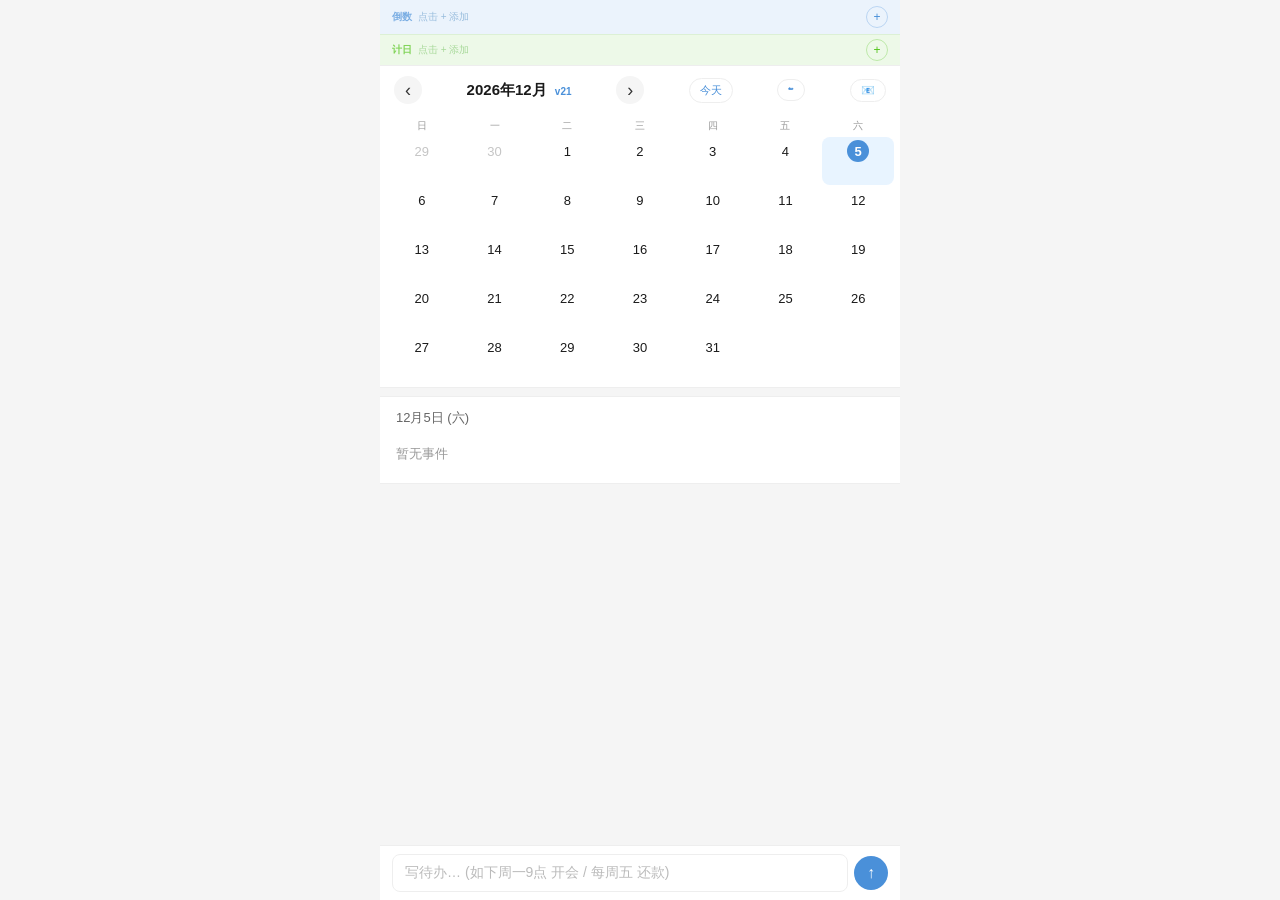
==== 菜花日历.html @ f9f0dc05 "菜花日历 v1.0 - PWA网页版发布" ====
<!DOCTYPE html>
<html lang="zh-CN">
<head>
<meta charset="UTF-8">
<meta name="viewport" content="width=device-width,initial-scale=1,viewport-fit=cover,user-scalable=no">
<meta name="theme-color" content="#4A90D9">
<meta name="apple-mobile-web-app-capable" content="yes">
<meta name="apple-mobile-web-app-status-bar-style" content="default">
<meta name="apple-mobile-web-app-title" content="菜花日历">
<link rel="apple-touch-icon" href="icon-192.png">
<link rel="manifest" href="manifest.json">
<script src="https://alcdn.msauth.net/browser/2.28.3/js/msal-browser.min.js"></script>
<title>菜花日历</title>
<style>
*{margin:0;padding:0;box-sizing:border-box}
body{font-family:-apple-system,BlinkMacSystemFont,"PingFang SC","Microsoft YaHei",sans-serif;background:#f5f5f5;color:#1a1a1a;max-width:520px;margin:0 auto;padding-bottom:72px}
.top-bar{position:sticky;top:0;z-index:50;background:#fff;border-bottom:1px solid #eee}
.countdown-bar{display:flex;align-items:center;padding:6px 12px;gap:6px;background:#EBF3FC;min-height:32px}
.countdown-bar .label{font-size:10px;color:#4A90D9;font-weight:600;flex-shrink:0;opacity:.7}
.cd-scroll{display:flex;gap:6px;overflow-x:auto;flex:1;scrollbar-width:none}
.cd-scroll::-webkit-scrollbar{display:none}
.cd-row{display:flex;flex-wrap:nowrap;gap:6px;max-height:24px;overflow-x:auto;overflow-y:hidden;flex:1}
.cd-row.wrap{flex-wrap:wrap;max-height:56px;overflow-y:auto}
.counter-bar{display:flex;align-items:center;padding:4px 12px;gap:6px;background:#EDF9E8;border-top:1px solid #dcf0d5;min-height:28px}
.counter-bar .label{font-size:10px;color:#52C41A;font-weight:600;flex-shrink:0;opacity:.7}
.ct-scroll{display:flex;gap:6px;overflow-x:auto;flex:1;scrollbar-width:none}
.ct-scroll::-webkit-scrollbar{display:none}
.mtag{display:inline-flex;align-items:center;gap:2px;padding:2px 8px;border-radius:12px;font-size:11px;white-space:nowrap;flex-shrink:0;cursor:default}
.mtag.cd{background:#fff;color:#4A90D9}
.mtag.ct{background:#fff;color:#52C41A}
.mtag .n{font-weight:700;font-size:12px}
.mtag .x{display:none;margin-left:2px;width:11px;height:11px;border-radius:50%;background:rgba(0,0,0,.08);font-size:7px;cursor:pointer}
.mtag:active .x{display:inline-flex;align-items:center;justify-content:center}
.top-add{width:22px;height:22px;border:1px solid rgba(0,0,0,.1);border-radius:50%;background:transparent;font-size:12px;color:#999;cursor:pointer;flex-shrink:0;display:flex;align-items:center;justify-content:center}
.countdown-bar .top-add{border-color:rgba(74,144,217,.3);color:#4A90D9}
.counter-bar .top-add{border-color:rgba(82,196,26,.3);color:#52C41A}
.csec{background:#fff;border-bottom:1px solid #eee}
.cnav{display:flex;align-items:center;justify-content:space-between;padding:10px 14px}
.cnb{width:28px;height:28px;border:none;background:#f5f5f5;border-radius:50%;font-size:18px;cursor:pointer;color:#333}
.cttl{font-size:15px;font-weight:600}
.cttl span{color:#4A90D9;font-size:10px;margin-left:4px}
.ctoday{font-size:11px;padding:4px 10px;border:1px solid #eee;background:#fff;border-radius:14px;cursor:pointer;color:#4A90D9}
.cgrid{display:grid;grid-template-columns:repeat(7,1fr);padding:2px 6px 6px;gap:1px}
.chdr{text-align:center;font-size:10px;color:#999;padding:3px 0}
.ccell{min-height:48px;display:flex;flex-direction:column;align-items:center;padding:3px 1px;cursor:pointer;border-radius:8px;transition:background .15s}
.ccell:active{background:#f0f0f0}
.ccell.dim{opacity:.25;pointer-events:none}
.ccell.sel{background:#e8f4ff}
.cdnum{font-size:13px;font-weight:500;width:22px;height:22px;display:flex;align-items:center;justify-content:center;border-radius:50%}
.ccell.today .cdnum{background:#4A90D9;color:#fff;font-weight:700}
.ccell.sel .cdnum{background:#4A90D9;color:#fff}
.cevts{width:100%;margin-top:1px;overflow:hidden;text-align:center}
.cevt{font-size:8px;line-height:1.2;white-space:nowrap;overflow:hidden;text-overflow:ellipsis;font-weight:500;padding:1px 3px;border-radius:2px;margin:1px 0;cursor:pointer;color:#fff}
.cevt:active{opacity:.7}
.cmore{font-size:7px;color:#bbb;margin-top:1px}
/* 底部事件列表 */
.elist{background:#fff;margin-top:8px;padding:12px 16px;border-top:1px solid #eee;border-bottom:1px solid #eee}
.elist h4{font-size:13px;color:#666;margin-bottom:10px;font-weight:500}
.eitem{display:flex;align-items:center;gap:10px;padding:8px 0;border-bottom:1px solid #f5f5f5}
.eitem:last-child{border-bottom:none}
.eitem .bar{width:3px;height:20px;border-radius:2px}
.eitem .txt{flex:1;font-size:14px}
.eitem .tm{font-size:11px;color:#999}
.eitem .rec{font-size:10px;color:#4A90D9;background:#EBF3FC;padding:1px 6px;border-radius:10px}
/* 输入 */
.ibar{position:fixed;bottom:0;left:50%;transform:translateX(-50%);max-width:520px;width:100%;display:flex;gap:6px;align-items:center;padding:8px 12px calc(8px + env(safe-area-inset-bottom,0));background:rgba(255,255,255,.95);backdrop-filter:blur(12px);border-top:1px solid #eee;z-index:100}
.ibar textarea{flex:1;border:1px solid #eee;border-radius:8px;padding:8px 12px;font-size:14px;font-family:inherit;resize:none;outline:none;max-height:80px;min-height:34px;line-height:1.4}
.ibar textarea:focus{border-color:#4A90D9}
.ibar textarea::placeholder{color:#bbb}
.sbtn{width:34px;height:34px;border:none;border-radius:50%;background:#4A90D9;color:#fff;font-size:16px;cursor:pointer;flex-shrink:0}
/* 弹窗 */
.ovl{display:none;position:fixed;inset:0;background:rgba(0,0,0,.3);z-index:200;align-items:center;justify-content:center;padding:20px}
.ovl.on{display:flex}
.dlg{background:#fff;border-radius:12px;padding:20px;width:100%;max-width:320px}
.dlg h3{font-size:15px;margin-bottom:14px}
.dlg input,.dlg select{width:100%;padding:9px 12px;border:1px solid #eee;border-radius:8px;font-size:14px;font-family:inherit;outline:none;margin-bottom:8px;background:#fff}
.dlg input:focus,.dlg select:focus{border-color:#4A90D9}
.dlg label.switch{display:flex;align-items:center;gap:8px;margin-bottom:8px;font-size:13px;color:#666;cursor:pointer}
.dlg label.switch input[type=checkbox]{width:auto;margin:0;accent-color:#4A90D9}
.dlg .rec-opts{margin-bottom:8px;display:none}
.dlg .rec-opts.on{display:block}
.dlg .rec-opts select{width:100%}
.dlg .rec-opts .day-pick{display:flex;gap:4px;margin-top:8px}
.dlg .rec-opts .day-pick span{flex:1;text-align:center;padding:5px 0;border:1px solid #eee;border-radius:6px;font-size:11px;cursor:pointer}
.dlg .rec-opts .day-pick span.on{background:#4A90D9;color:#fff;border-color:#4A90D9}
.dlg .rec-opts input[type=number]{width:80px;margin-top:8px}
.cpick{display:flex;gap:8px;margin-bottom:8px}
.cpick span{width:28px;height:28px;border-radius:50%;cursor:pointer;border:2px solid transparent;flex-shrink:0}
.cpick span.on{border-color:#333;box-shadow:0 0 0 2px #fff,0 0 0 4px currentColor}
.dlg-btns{display:flex;gap:8px;justify-content:flex-end;margin-top:4px}
.dlg-btns button{padding:7px 18px;border:none;border-radius:8px;font-size:13px;cursor:pointer;font-family:inherit}
.dlg-btns .ok{background:#4A90D9;color:#fff}
.dlg-btns .no{background:#f5f5f5;color:#888}
.dlg-btns .del{background:#ff4d4f;color:#fff}
.toast{position:fixed;bottom:80px;left:50%;transform:translateX(-50%);background:rgba(0,0,0,.8);color:#fff;padding:8px 18px;border-radius:20px;font-size:13px;z-index:300;opacity:0;transition:.3s;pointer-events:none}
.toast.on{opacity:1}
</style>
</head>
<body>

<div class="top-bar">
  <div class="countdown-bar">
    <span class="label">倒数</span>
    <div class="cd-row" id="cdrow"></div>
    <button class="top-add" id="cdadd">+</button>
  </div>
  <div class="counter-bar">
    <span class="label">计日</span>
    <div class="ct-scroll" id="ctrow"></div>
    <button class="top-add" id="ctadd">+</button>
  </div>
</div>

<div class="ovl" id="mo">
  <div class="dlg">
    <h3 id="mhdr">添加倒数日</h3>
    <input type="text" id="mt" placeholder="如：汕头出发">
    <input type="date" id="md">
    <div class="dlg-btns">
      <button class="no" id="mc">取消</button>
      <button class="ok" id="mk">保存</button>
    </div>
  </div>
</div>

<div class="ovl" id="eo">
  <div class="dlg">
    <h3>编辑事件</h3>
    <input type="text" id="et" placeholder="事件名称">
    <input type="date" id="ed">
    <input type="time" id="etm">
    <div class="cpick">
      <span style="background:#4A90D9" data-c="blue"></span>
      <span style="background:#52C41A" data-c="green"></span>
      <span style="background:#FAAD14" data-c="yellow"></span>
      <span style="background:#FF4D4F" data-c="red"></span>
    </div>
    <label class="switch"><input type="checkbox" id="rec-toggle"> 循环</label>
    <div class="rec-opts" id="rec-opts">
      <select id="rec-type">
        <option value="daily">每天</option>
        <option value="weekdays">工作日</option>
        <option value="weekly">每周</option>
        <option value="monthly">每月</option>
      </select>
      <div class="day-pick" id="rec-days" style="display:none">
        <span data-d="1">一</span><span data-d="2">二</span><span data-d="3">三</span><span data-d="4">四</span><span data-d="5">五</span><span data-d="6">六</span><span data-d="0">日</span>
      </div>
      <input type="number" id="rec-mday" placeholder="几号" min="1" max="31" style="display:none">
      <label class="switch" style="margin-top:8px"><input type="checkbox" id="rec-countdown" checked> 显示在倒数日</label>
    </div>
    <div class="dlg-btns">
      <button class="del" id="edel">删除</button>
      <div style="flex:1"></div>
      <button class="no" id="ecancel">取消</button>
      <button class="ok" id="esave">保存</button>
    </div>
  </div>
</div>

<div class="ovl" id="so">
  <div class="dlg">
    <h3>☁ 云端同步</h3>
    <p style="font-size:12px;color:#999;margin-bottom:12px">通过 GitHub Gist 在多设备间同步数据</p>
    <label style="font-size:12px;color:#666">GitHub Token</label>
    <input type="password" id="sgtoken" placeholder="ghp_xxxxxxxxxxxx">
    <label style="font-size:12px;color:#666">Gist ID（首次上传后自动生成）</label>
    <input type="text" id="sgid" placeholder="上传后自动填充">
    <div style="font-size:11px;color:#999;margin:8px 0">
      如何获取？<a href="https://github.com/settings/tokens" target="_blank" style="color:#4A90D9">创建 Token</a>，勾选 <b>gist</b> 权限即可
    </div>
    <div class="dlg-btns">
      <button class="no" id="scancel">取消</button>
      <button class="ok" id="supload">上传到云端</button>
      <button class="ok" id="sdownload">从云端下载</button>
    </div>
  </div>
</div>

<div class="ovl" id="oo">
  <div class="dlg">
    <h3>📧 Outlook 同步</h3>
    <p id="oostatus" style="font-size:12px;color:#999;margin-bottom:12px">未登录</p>
    <div id="ooconfig" style="margin-bottom:12px">
      <label style="font-size:12px;color:#666">Azure 应用 ID（Client ID）</label>
      <input type="text" id="ocid" placeholder="粘贴你的 Client ID">
      <div style="font-size:10px;color:#999;margin-top:4px">
        如何获取？见下方<a href="#" id="ohelp" style="color:#4A90D9">设置教程</a>
      </div>
    </div>
    <div class="dlg-btns">
      <button class="no" id="ocancel">关闭</button>
      <button class="ok" id="ologin">登录 Outlook</button>
      <button class="ok" id="ologout" style="display:none">退出登录</button>
      <button class="ok" id="opull" style="display:none">从 Outlook 拉取</button>
      <button class="ok" id="opush" style="display:none">推送到 Outlook</button>
    </div>
    <div id="ohelpbox" style="display:none;margin-top:12px;background:#f8f8f8;padding:10px;border-radius:8px;font-size:11px;line-height:1.6;max-height:200px;overflow-y:auto">
      <b>Azure 应用注册步骤：</b><br>
      1. 打开 <a href="https://portal.azure.com/#view/Microsoft_AAD_RegisteredApps/ApplicationsListBlade" target="_blank">Azure 应用注册</a><br>
      2. 点「新注册」→ 名称填「菜花日历」<br>
      3. 账户类型选「任何组织目录中的帐户和个人 Microsoft 帐户」<br>
      4. 重定向 URI 选「单页应用(SPA)」→ 填当前网址<br>
      5. 点「注册」→ 复制「应用程序(客户端) ID」<br>
      6. 粘贴到上方输入框即可
    </div>
  </div>
</div>

<div class="csec">
  <div class="cnav">
    <button class="cnb" id="pm">‹</button>
    <div class="cttl" id="ct">2026年6月 <span>v21</span></div>
    <button class="cnb" id="nm">›</button>
    <button class="ctoday" id="td">今天</button>
    <button class="ctoday" id="syncbtn" title="云端同步">☁</button>
    <button class="ctoday" id="outlookbtn" title="Outlook同步">📧</button>
  </div>
  <div class="cgrid" id="cg"></div>
</div>

<!-- 选中日期的事件列表 -->
<div class="elist" id="el">
  <h4 id="elt">点击日期查看事件</h4>
  <div id="elc"></div>
</div>

<div class="ibar">
  <textarea id="ci" placeholder="写待办… (如下周一9点 开会 / 每周五 还款)" rows="1"></textarea>
  <button class="sbtn" id="sb">↑</button>
</div>

<div class="toast" id="to"></div>

<script>
// ====== 颜色 ======
var COLORS={blue:'#4A90D9',green:'#52C41A',yellow:'#FAAD14',red:'#FF4D4F','default':'#8C8C8C'};

// ====== Parser ======
(function(){var D=['日','一','二','三','四','五','六'],N={'一':1,'二':2,'三':3,'四':4,'五':5,'六':6,'日':0,'天':0,'七':7};
function now(){var d=new Date();d.setHours(0,0,0,0);return d}
function clone(d){return new Date(d.getTime())}
function getThisWeekday(c){var t=N[c],d=clone(now()),cd=d.getDay(),diff=t-cd;if(diff<0)diff+=7;d.setDate(d.getDate()+diff);return d}
function getNextWeekday(c,w){var t=N[c],d=clone(now()),cd=d.getDay(),diff=t-cd;if(diff<=0)diff+=7;diff+=(w-1)*7;d.setDate(d.getDate()+diff);return d}

window.Parser={
 parseLine:function(line){
  line=line.trim();if(!line)return null;
  line=line.replace(/^\d+[、，,.。\s]+/,'').trim();if(!line)return null;
  var r={title:line,date:null,time:null,recurring:null,color:'default',needsClarify:false};
  // recurring patterns first
  var pats=[{re:/每天/,fn:function(){return{t:'daily'}}},{re:/(每个)?工作日/,fn:function(){return{t:'weekdays'}}},{re:/每周([一二三四五六日天])/,fn:function(m){return{t:'weekly',d:N[m[1]]}}},{re:/每月(\d{1,2})[日号]/,fn:function(m){return{t:'monthly',d:parseInt(m[1])}}},{re:/每个月(\d{1,2})[日号]/,fn:function(m){return{t:'monthly',d:parseInt(m[1])}}},{re:/每个月的(\d{1,2})[日号]/,fn:function(m){return{t:'monthly',d:parseInt(m[1])}}},{re:/每月的(\d{1,2})[日号]/,fn:function(m){return{t:'monthly',d:parseInt(m[1])}}}];
  for(var i=0;i<pats.length;i++){var m=line.match(pats[i].re);if(m){r.recurring=pats[i].fn(m);r.recurring.matched=m[0];r.title=r.title.replace(m[0],'').trim();break}}
  // time
  var tps=[{re:/上午(\d{1,2})点(半|(\d{1,2})分?)?/,fn:function(m){return pad(parseInt(m[1]),m[2]==='半'?30:(m[3]?parseInt(m[3]):0))}},{re:/下午(\d{1,2})点(半|(\d{1,2})分?)?/,fn:function(m){return pad(parseInt(m[1])+12,m[2]==='半'?30:(m[3]?parseInt(m[3]):0))}},{re:/晚上(\d{1,2})点(半|(\d{1,2})分?)?/,fn:function(m){return pad(parseInt(m[1])+12,m[2]==='半'?30:(m[3]?parseInt(m[3]):0))}},{re:/(\d{1,2}):(\d{2})/,fn:function(m){return m[1].padStart(2,'0')+':'+m[2]}},{re:/全天/,fn:function(){return'all_day'}}];
  for(var i=0;i<tps.length;i++){var m=r.title.match(tps[i].re);if(m){r.time=tps[i].fn(m);r.title=r.title.replace(m[0],'').trim();break}}
  // date (absolute/relative)
  var dps=[{re:/^周([一二三四五六])周([一二三四五六日天])/,fn:function(m){return getThisWeekday(m[1])}},{re:/^周([一二三四五六])[日天](?!\S)/,fn:function(m){return getThisWeekday(m[1])}},{re:/^今天/,fn:function(){return clone(now())}},{re:/^明天/,fn:function(){var d=clone(now());d.setDate(d.getDate()+1);return d}},{re:/^后天/,fn:function(){var d=clone(now());d.setDate(d.getDate()+2);return d}},{re:/^大后天/,fn:function(){var d=clone(now());d.setDate(d.getDate()+3);return d}},{re:/^下周([一二三四五六日天])/,fn:function(m){return getNextWeekday(m[1],1)}},{re:/^下下周([一二三四五六日天])/,fn:function(m){return getNextWeekday(m[1],2)}},{re:/^这周([一二三四五六日天])/,fn:function(m){return getThisWeekday(m[1])}},{re:/^周([一二三四五六日天])/,fn:function(m){return getThisWeekday(m[1])}},{re:/^下周(?!\S)/,fn:function(){return getNextWeekday('一',1)}},{re:/^周末/,fn:function(){return getThisWeekday('六')}}];
  var found=false;
  for(var i=0;i<dps.length;i++){var m=r.title.match(dps[i].re);if(m){r.date=dps[i].fn(m);r.title=r.title.replace(m[0],'').trim();found=true;break}}
  if(!found){var am=r.title.match(/^(\d{1,2})月(\d{1,2})[日号]/);if(am){var mo=parseInt(am[1]),dy=parseInt(am[2]);if(mo>=1&&mo<=12&&dy>=1&&dy<=31){var d=new Date(now().getFullYear(),mo-1,dy);if(d<now())d.setFullYear(d.getFullYear()+1);r.date=d;r.title=r.title.replace(am[0],'').trim();found=true}}}
  if(!found){var dm=r.title.match(/^(\d{1,2})[日号](?![-.\d])/);if(dm){var dy=parseInt(dm[1]);if(dy>=1&&dy<=31){var d=new Date(now().getFullYear(),now().getMonth(),dy);if(d<now())d.setMonth(d.getMonth()+1);r.date=d;r.title=r.title.replace(dm[0],'').trim();found=true}}}
  // If has recurring but no date found, set date to next occurrence of that weekday (today or next)
  if(r.recurring&&!r.date&&r.recurring.t==='weekly'){r.date=getNextWeekday(D[r.recurring.d],0)} // 0 = this week or next
  if(!found&&!r.recurring){r.needsClarify=true}
  r.title=r.title.replace(/^[,，、。.\s]+/,'').replace(/[,，、。.\s]+$/,'').replace(/^[【\[].*?[】\]]/,'').trim();
  if(!r.title)r.title='(无标题)';
  var lo=r.title;
  if(/红/.test(lo)){r.color='red';r.title=r.title.replace(/红/g,'').trim()}
  else if(/黄/.test(lo)){r.color='yellow';r.title=r.title.replace(/黄/g,'').trim()}
  else if(/绿/.test(lo)){r.color='green';r.title=r.title.replace(/绿/g,'').trim()}
  else if(/蓝/.test(lo)){r.color='blue';r.title=r.title.replace(/蓝/g,'').trim()}
  if(!r.title||r.title.length<2)r.title='(无标题)';
  return r},
 parse:function(text){var self=this;var rv=text.split(/[\n\r]+/).filter(function(l){return l.trim()}).reduce(function(acc,l){var parts=l.trim().split(/[\s,，、]+(?=\d+[、，,.。\s]?\S)/);return acc.concat(parts)},[]).map(function(l){return self.parseLine(l)}).filter(Boolean);var flat=[];rv.forEach(function(r){if(r.date&&/[，、,]/.test(r.title)){r.title.split(/[，、,]/).filter(function(s){return s.trim().length>=2}).forEach(function(s){flat.push({title:s.trim(),date:r.date,time:r.time,recurring:r.recurring,color:r.color,showInCountdown:r.showInCountdown})})}else{flat.push(r)}});return flat},
 formatDate:function(date){if(!date)return'';return date.getFullYear()+'/'+(date.getMonth()+1)+'/'+date.getDate()+' 周'+D[date.getDay()]},
 recLabel:function(r){if(!r)return'';var m={daily:'每天',weekdays:'工作日'};if(m[r.t])return m[r.t];if(r.t==='weekly')return'每周'+D[r.d];if(r.t==='monthly')return'每月'+r.d+'号';return''}
};
function pad(h,m){if(h===12)h=12;if(h>24)h-=12;return String(h).padStart(2,'0')+':'+String(m).padStart(2,'0')}
})();

// ====== Storage ======
window.Storage=(function(){
function fmt(d){return d.getFullYear()+'-'+String(d.getMonth()+1).padStart(2,'0')+'-'+String(d.getDate()).padStart(2,'0')}
function get(k,d){try{return JSON.parse(localStorage.getItem(k)||d)}catch(e){return JSON.parse(d)}}
function set(k,v){localStorage.setItem(k,JSON.stringify(v))}
function matchRec(ev,date){if(ev.date){var d=new Date(ev.date+'T00:00:00');if(isNaN(d.getTime()))return false;if(date<d)return false}var r=ev.recurring;switch(r.t){case'daily':return true;case'weekdays':return date.getDay()>=1&&date.getDay()<=5;case'weekly':return date.getDay()===r.d;case'monthly':return date.getDate()===r.d}return false}
function getEvs(){return get('cal_evts','[]')}
function saveEvs(v){set('cal_evts',v)}
return{
 matchRec:matchRec,
 getEvents:getEvs,
 getEventById:function(id){return getEvs().find(function(e){return e.id===id})||null},
 getEventsByDate:function(ds){var evs=getEvs(),res=[];var d=new Date(ds+'T00:00:00');for(var i=0;i<evs.length;i++){var ev=evs[i];if(ev.recurring){if(matchRec(ev,d))res.push(ev)}else if(ev.date===ds){res.push(ev)}}return res},
 addEvents:function(list){var evs=getEvs();list.forEach(function(e){e.id=Date.now().toString(36)+Math.random().toString(36).slice(2,6);e.createdAt=new Date().toISOString();evs.push(e)});saveEvs(evs);return list},
 updateEvent:function(id,upd){var evs=getEvs(),idx=evs.findIndex(function(e){return e.id===id});if(idx>=0){Object.keys(upd).forEach(function(k){evs[idx][k]=upd[k]});evs[idx].updatedAt=new Date().toISOString();saveEvs(evs);return evs[idx]}return null},
 deleteEvent:function(id){saveEvs(getEvs().filter(function(e){return e.id!==id}))},
 getMonthEventDates:function(yy,mm){var evs=getEvs(),map={},f=new Date(yy,mm,1),l=new Date(yy,mm+1,0);
  for(var i=0;i<evs.length;i++){var ev=evs[i];
   if(ev.recurring){for(var d=new Date(f.getTime());d<=l;d.setDate(d.getDate()+1)){if(matchRec(ev,new Date(d.getTime()))){var k=fmt(d);if(!map[k])map[k]=[];map[k].push({id:ev.id,title:ev.title,color:ev.color,time:ev.time,recurring:ev.recurring})}}}
   else if(ev.date){var p=ev.date.split('-'),y=parseInt(p[0]),m2=parseInt(p[1]);if(y===yy&&m2-1===mm){if(!map[ev.date])map[ev.date]=[];map[ev.date].push({id:ev.id,title:ev.title,color:ev.color,time:ev.time,recurring:ev.recurring})}}}
  return map},
 formatDateStr:fmt,
 getMilestones:function(){return get('cal_ms','[]')},
 addMilestone:function(ms){var list=get('cal_ms','[]');ms.id='ms'+Date.now().toString(36);list.push(ms);set('cal_ms',list)},
 deleteMilestone:function(id){set('cal_ms',get('cal_ms','[]').filter(function(m){return m.id!==id}))},
 exportAll:function(){return{events:getEvs(),milestones:get('cal_ms','[]')}},
 importAll:function(d){if(d.events)saveEvs(d.events);if(d.milestones)set('cal_ms',d.milestones)}
}})();

// ====== App ======
(function(){
var yy,mm,selDate=null;
function E(s){return document.querySelector(s)}
function H(s){var d=document.createElement('div');d.textContent=s;return d.innerHTML}
var curMsType='countdown';

// ====== Outlook Sync ======
var msalApp=null,outlookLoggedIn=false,msalAccount=null;
var OUTLOOK_SCOPES=['Calendars.ReadWrite'];

function initMSAL(){
 var cid=E('#ocid').value.trim();
 if(!cid){toast('请填写 Client ID');return}
 localStorage.setItem('cal_msal_cid',cid);
 msalApp=new msal.PublicClientApplication({
  auth:{clientId:cid,authority:'https://login.microsoftonline.com/common',redirectUri:window.location.origin},
  cache:{cacheLocation:'localStorage',storeAuthStateInCookie:false}
 });
 return msalApp;
}

function showOutlook(){
 E('#oo').classList.add('on');
 E('#ohelpbox').style.display='none';
 var cid=localStorage.getItem('cal_msal_cid')||'';
 E('#ocid').value=cid;
 updateOutlookUI();
}

function hideOutlook(){E('#oo').classList.remove('on')}

function updateOutlookUI(){
 var logged=outlookLoggedIn;
 E('#ooconfig').style.display=logged?'none':'block';
 E('#ologin').style.display=logged?'none':'inline-block';
 E('#ologout').style.display=logged?'inline-block':'none';
 E('#opull').style.display=logged?'inline-block':'none';
 E('#opush').style.display=logged?'inline-block':'none';
 if(logged){
  var name=msalAccount?(msalAccount.name||msalAccount.username):'Outlook';
  E('#oostatus').textContent='已登录: '+name;
  E('#oostatus').style.color='#52C41A';
 }else{
  E('#oostatus').textContent='未登录';
  E('#oostatus').style.color='#999';
 }
}

function outlookLogin(){
 if(!msalApp){msalApp=initMSAL();if(!msalApp)return}
 msalApp.loginPopup({scopes:OUTLOOK_SCOPES})
 .then(function(resp){
  msalAccount=resp.account;outlookLoggedIn=true;
  msalApp.setActiveAccount(msalAccount);
  updateOutlookUI();toast('已登录 Outlook');
 }).catch(function(e){
  if(e.errorCode!=='user_cancelled')toast('登录失败: '+(e.errorMessage||e.message));
 });
}

function outlookLogout(){
 if(!msalApp)return;
 msalApp.logoutPopup().then(function(){
  outlookLoggedIn=false;msalAccount=null;updateOutlookUI();toast('已退出');
 }).catch(function(){});
}

function graphCall(endpoint,method,body){
 if(!msalApp||!msalAccount)return Promise.reject(new Error('未登录'));
 var req={scopes:OUTLOOK_SCOPES,account:msalAccount};
 return msalApp.acquireTokenSilent(req).then(function(resp){
  var opts={method:method||'GET',headers:{Authorization:'Bearer '+resp.accessToken}};
  if(body){opts.headers['Content-Type']='application/json';opts.body=JSON.stringify(body)}
  return fetch('https://graph.microsoft.com/v1.0'+endpoint,opts).then(function(r){
   if(!r.ok)throw new Error('HTTP '+r.status);
   return r.json();
  });
 });
}

function outlookPull(){
 if(!outlookLoggedIn){toast('请先登录');return}
 toast('正在从 Outlook 拉取...');
 var now=new Date().toISOString();
 graphCall('/me/calendar/events?$top=200&$orderby=start/dateTime&$filter=start/dateTime ge \''+now+'\'')
 .then(function(data){
  var evts=[];
  (data.value||[]).forEach(function(oe){
   var start=oe.start||{},title=oe.subject||'';
   var d=null;
   if(start.dateTime){
    var dt=new Date(start.dateTime);
    d=dt.getFullYear()+'-'+String(dt.getMonth()+1).padStart(2,'0')+'-'+String(dt.getDate()).padStart(2,'0');
   }
   if(!d)return;
   var tm=null;
   if(start.dateTime&&!oe.isAllDay){
    var dt2=new Date(start.dateTime);
    tm=String(dt2.getHours()).padStart(2,'0')+':'+String(dt2.getMinutes()).padStart(2,'0');
   }
   var rec=null;
   if(oe.recurrence){
    var p=oe.recurrence.pattern||{};
    if(p.type==='daily')rec={t:'daily'};
    else if(p.type==='weekly'&&p.daysOfWeek&&p.daysOfWeek.length===1){
     var wmap={'monday':1,'tuesday':2,'wednesday':3,'thursday':4,'friday':5,'saturday':6,'sunday':0};
     var wd=wmap[p.daysOfWeek[0]];if(wd!==undefined)rec={t:'weekly',d:wd};
    }else if(p.type==='absoluteMonthly'&&p.dayOfMonth)rec={t:'monthly',d:p.dayOfMonth};
   }
   evts.push({id:'ol_'+oe.id,title:title,date:d,time:tm,recurring:rec,color:'default',showInCountdown:true});
  });
  if(!evts.length){toast('Outlook 中没有事件');return}
  var existing=Storage.getEvents();
  var merged=existing.filter(function(e){return !e.id||!e.id.startsWith('ol_')});
  merged=merged.concat(evts);
  localStorage.setItem('cal_evts',JSON.stringify(merged));
  renderAll();toast('从 Outlook 拉取了 '+evts.length+' 个事件');
 }).catch(function(e){toast('拉取失败: '+e.message)});
}

function outlookPush(){
 if(!outlookLoggedIn){toast('请先登录');return}
 toast('正在推送到 Outlook...');
 var evts=Storage.getEvents().filter(function(e){return !e.id||!e.id.startsWith('ol_')});
 var todo=evts.length,ok=0,err=0;
 if(!todo){toast('没有可推送的事件');return}
 evts.forEach(function(ev){
  var body={subject:ev.title};
  var ds=ev.date+'T'+(ev.time||'00:00')+':00';
  var de=ev.date+'T'+(ev.time||'23:59')+':59';
  body.start={dateTime:ds,timeZone:'Asia/Shanghai'};
  body.end={dateTime:de,timeZone:'Asia/Shanghai'};
  if(!ev.time)body.isAllDay=true;
  if(ev.recurring){
   var r={range:{type:'noEnd',startDate:ev.date},pattern:{}};
   if(ev.recurring.t==='daily')r.pattern={type:'daily',interval:1};
   else if(ev.recurring.t==='weekly'){
    var dmap={0:'sunday',1:'monday',2:'tuesday',3:'wednesday',4:'thursday',5:'friday',6:'saturday'};
    r.pattern={type:'weekly',interval:1,daysOfWeek:[dmap[ev.recurring.d]]};
   }else if(ev.recurring.t==='monthly')r.pattern={type:'absoluteMonthly',interval:1,dayOfMonth:ev.recurring.d};
   body.recurrence=r;
  }
  graphCall('/me/calendar/events','POST',body)
  .then(function(){ok++;if(ok+err>=todo)finalizePush()})
  .catch(function(){err++;if(ok+err>=todo)finalizePush()});
 });
 function finalizePush(){toast('推送完成: '+ok+' 成功, '+err+' 失败')}
}

function outlookCheckSilent(){
 var cid=localStorage.getItem('cal_msal_cid');
 if(!cid)return;
 msalApp=new msal.PublicClientApplication({
  auth:{clientId:cid,authority:'https://login.microsoftonline.com/common',redirectUri:window.location.origin},
  cache:{cacheLocation:'localStorage',storeAuthStateInCookie:false}
 });
 var accts=msalApp.getAllAccounts();
 if(accts&&accts.length>0){
  msalAccount=accts[0];outlookLoggedIn=true;msalApp.setActiveAccount(msalAccount);
 }
}

// ====== GitHub Gist Sync ======
function showSync(){E('#so').classList.add('on')}
function hideSync(){E('#so').classList.remove('on')}
function uploadToGist(){
 var token=E('#sgtoken').value.trim(),gid=E('#sgid').value.trim();
 if(!token){toast('请填写 GitHub Token');return}
 localStorage.setItem('cal_gist_token',token);
 var data={events:localStorage.getItem('cal_evts')||'[]',milestones:localStorage.getItem('cal_ms')||'[]'};
 var body={description:'菜花日历数据',public:false,files:{'calendar-data.json':{content:JSON.stringify(data)}}};
 var method='POST',url='https://api.github.com/gists';
 if(gid){method='PATCH';url='https://api.github.com/gists/'+gid}
 fetch(url,{method:method,headers:{Authorization:'token '+token,'Content-Type':'application/json'},body:JSON.stringify(body)})
 .then(function(r){if(!r.ok)throw new Error('HTTP '+r.status);return r.json()})
 .then(function(r){
  if(!gid){E('#sgid').value=r.id;localStorage.setItem('cal_gist_id',r.id)}
  toast('已上传到云端');
 }).catch(function(e){toast('上传失败: '+e.message)});
}
function downloadFromGist(){
 var token=E('#sgtoken').value.trim(),gid=E('#sgid').value.trim();
 if(!token||!gid){toast('请填写 Token 和 Gist ID');return}
 localStorage.setItem('cal_gist_token',token);localStorage.setItem('cal_gist_id',gid);
 fetch('https://api.github.com/gists/'+gid,{headers:{Authorization:'token '+token}})
 .then(function(r){if(!r.ok)throw new Error('HTTP '+r.status);return r.json()})
 .then(function(r){
  var f=r.files['calendar-data.json'];
  if(!f||!f.content){toast('Gist 中没有数据');return}
  var data=JSON.parse(f.content);
  if(data.events){localStorage.setItem('cal_evts',data.events)}
  if(data.milestones){localStorage.setItem('cal_ms',data.milestones)}
  toast('已从云端下载');renderAll();
 }).catch(function(e){toast('下载失败: '+e.message)});
}

function init(){
 var n=new Date();yy=n.getFullYear();mm=n.getMonth();selDate=Storage.formatDateStr(n);
 outlookCheckSilent();updateOutlookUI();
 bindEvents();renderAll();
}

function bindEvents(){
 E('#pm').addEventListener('click',function(){chMonth(-1)});
 E('#nm').addEventListener('click',function(){chMonth(1)});
 E('#td').addEventListener('click',goToday);
 E('#sb').addEventListener('click',handleSend);
 E('#ci').addEventListener('keydown',function(e){if(e.key==='Enter'&&!e.shiftKey){e.preventDefault();handleSend()}});
 E('#ci').addEventListener('input',autoResize);
 E('#cdadd').addEventListener('click',function(){showMilestone('countdown')});
 E('#ctadd').addEventListener('click',function(){showMilestone('counter')});
 E('#mc').addEventListener('click',hideMilestone);
 E('#mk').addEventListener('click',saveMilestone);
 E('#mo').addEventListener('click',function(e){if(e.target===E('#mo'))hideMilestone()});
 E('#ecancel').addEventListener('click',hideEditEvent);
 E('#esave').addEventListener('click',saveEditEvent);
 E('#edel').addEventListener('click',deleteEditEvent);
 E('#eo').addEventListener('click',function(e){if(e.target===E('#eo'))hideEditEvent()});
 E('#rec-toggle').addEventListener('change',function(){E('#rec-opts').classList.toggle('on',this.checked);updateRecFields()});
 E('#rec-type').addEventListener('change',updateRecFields);
 E('#eo').querySelector('.cpick').addEventListener('click',function(e){var s=e.target.closest('span');if(!s)return;E('#eo').querySelectorAll('.cpick span').forEach(function(x){x.classList.remove('on')});s.classList.add('on')});
 // Sync
 E('#syncbtn').addEventListener('click',showSync);
 E('#scancel').addEventListener('click',hideSync);
 E('#so').addEventListener('click',function(e){if(e.target===E('#so'))hideSync()});
 E('#supload').addEventListener('click',uploadToGist);
 E('#sdownload').addEventListener('click',downloadFromGist);
 E('#sgtoken').value=localStorage.getItem('cal_gist_token')||'';
 E('#sgid').value=localStorage.getItem('cal_gist_id')||'';
 // Outlook
 E('#outlookbtn').addEventListener('click',showOutlook);
 E('#ocancel').addEventListener('click',hideOutlook);
 E('#oo').addEventListener('click',function(e){if(e.target===E('#oo'))hideOutlook()});
 E('#ologin').addEventListener('click',outlookLogin);
 E('#ologout').addEventListener('click',outlookLogout);
 E('#opull').addEventListener('click',outlookPull);
 E('#opush').addEventListener('click',outlookPush);
 E('#ohelp').addEventListener('click',function(e){e.preventDefault();E('#ohelpbox').style.display=E('#ohelpbox').style.display==='none'?'block':'none'});
 // Calendar click - select date
 E('#cg').addEventListener('click',function(e){
  var cell=e.target.closest('.ccell');
  if(cell&&cell.dataset.date){selectDate(cell.dataset.date)}
  var evt=e.target.closest('.cevt');
  if(evt&&evt.dataset.id){showEditEvent(evt.dataset.id)}
 });
 E('#cdrow').addEventListener('click',function(e){var b=e.target.closest('.x');if(b){Storage.deleteMilestone(b.dataset.id);renderMilestones()}});
 E('#ctrow').addEventListener('click',function(e){var b=e.target.closest('.x');if(b){Storage.deleteMilestone(b.dataset.id);renderMilestones()}});
 E('#rec-days').addEventListener('click',function(e){var s=e.target.closest('span');if(!s)return;E('#rec-days').querySelectorAll('span').forEach(function(x){x.classList.remove('on')});s.classList.add('on')});
}

function updateRecFields(){
 var t=E('#rec-type').value;
 E('#rec-days').style.display=(t==='weekly')?'flex':'none';
 E('#rec-mday').style.display=(t==='monthly')?'block':'none';
}

function renderAll(){renderMilestones();renderCalendar();renderEventList()}

function selectDate(ds){
 selDate=ds;
 renderCalendar(); // update selection highlight
 renderEventList();
}

function renderCalendar(){
 var g=E('#cg'),t=E('#ct'),dm=Storage.getMonthEventDates(yy,mm),td=Storage.formatDateStr(new Date());
 t.innerHTML=yy+'年'+(mm+1)+'月 <span>v21</span>';
 var fd=new Date(yy,mm,1).getDay(),dim=new Date(yy,mm+1,0).getDate(),pdim=new Date(yy,mm,0).getDate();
 var h='';
 '日一二三四五六'.split('').forEach(function(d){h+='<div class="chdr">'+d+'</div>'});
 for(var i=fd-1;i>=0;i--){h+='<div class="ccell dim"><div class="cdnum">'+(pdim-i)+'</div></div>'}
 for(var d=1;d<=dim;d++){
  var ds=yy+'-'+String(mm+1).padStart(2,'0')+'-'+String(d).padStart(2,'0');
  var evs=dm[ds]||[],cls='ccell';
  if(ds===td)cls+=' today';
  if(ds===selDate)cls+=' sel';
  var eh='',max=2; // show max 2 in cell
  for(var i=0;i<Math.min(evs.length,max);i++){
   var co=COLORS[evs[i].color]||COLORS['default'];
   eh+='<div class="cevt" data-id="'+evs[i].id+'" style="background:'+co+'">'+H(evs[i].title)+'</div>';
  }
  if(evs.length>max){eh+='<div class="cmore">+'+(evs.length-max)+'</div>'}
  h+='<div class="'+cls+'" data-date="'+ds+'"><div class="cdnum">'+d+'</div>'+(evs.length?'<div class="cevts">'+eh+'</div>':'')+'</div>'
 }
 g.innerHTML=h;
}

function renderEventList(){
 var h4=E('#elt'),list=E('#elc');
 if(!selDate){h4.textContent='点击日期查看事件';list.innerHTML='';return}
 var evs=Storage.getEventsByDate(selDate),d=new Date(selDate+'T00:00:00');
 h4.textContent=(d.getMonth()+1)+'月'+d.getDate()+'日 ('+['日','一','二','三','四','五','六'][d.getDay()]+')';
 if(!evs.length){list.innerHTML='<div style="color:#999;font-size:13px;padding:8px 0">暂无事件</div>';return}
 var html='';
 evs.forEach(function(ev){
  var co=COLORS[ev.color]||COLORS['default'],tm=ev.time==='all_day'?'全天':(ev.time||''),rl=ev.recurring?(' 🔁'+Parser.recLabel(ev.recurring)):'';
  html+='<div class="eitem" data-id="'+ev.id+'"><div class="bar" style="background:'+co+'"></div><div class="txt">'+H(ev.title)+'</div>'+(tm?'<div class="tm">'+tm+'</div>':'')+(rl?'<div class="rec">'+rl+'</div>':'')+'</div>';
 });
 list.innerHTML=html;
 // bind click on list items
 list.querySelectorAll('.eitem').forEach(function(it){it.addEventListener('click',function(){showEditEvent(this.dataset.id)})});
}

function chMonth(d){mm+=d;if(mm<0){mm=11;yy--}if(mm>11){mm=0;yy++};renderCalendar();renderEventList()}
function goToday(){var n=new Date();yy=n.getFullYear();mm=n.getMonth();selDate=Storage.formatDateStr(n);renderCalendar();renderEventList()}

function handleSend(){
 var t=E('#ci').value.trim();if(!t)return;
 var evs=Parser.parse(t),ok=evs.filter(function(e){return!e.needsClarify}),nc=evs.filter(function(e){return e.needsClarify});
 if(evs.length===0){toast('没识别到，试试：下周一9点 开会');return}
 if(ok.length>0){
  Storage.addEvents(ok.map(function(e){return{title:e.title,date:e.date?Storage.formatDateStr(e.date):null,time:e.time,recurring:e.recurring,color:e.color,showInCountdown:e.recurring?true:undefined}}));
  toast('已添加 '+ok.length+' 个事项');
 }
 if(nc.length>0){toast('⚠️ '+nc.map(function(e){return e.title}).join(' ')+' 缺少日期')}
 E('#ci').value='';autoResize();renderCalendar();renderEventList();renderMilestones();
}

function autoResize(){var i=E('#ci');i.style.height='auto';i.style.height=Math.min(i.scrollHeight,80)+'px'}

// Milestones
function getNextRecurringDate(ev,from){
 var d=new Date(from.getTime());
 for(var i=0;i<400;i++){if(Storage.matchRec(ev,new Date(d.getTime())))return new Date(d.getTime());d.setDate(d.getDate()+1)}
 return null;
}
function renderMilestones(){
 var ms=Storage.getMilestones(),n=new Date();n.setHours(0,0,0,0);
 var cds=ms.filter(function(m){return m.type!=='counter'}),cts=ms.filter(function(m){return m.type==='counter'});
 // 混入循环事件到倒数日
 var evs=Storage.getEvents();
 evs.forEach(function(ev){
  if(!ev.recurring||ev.showInCountdown===false)return;
  var nd=getNextRecurringDate(ev,n);
  if(nd){cds.push({id:ev.id,title:ev.title,date:Storage.formatDateStr(nd),isRec:true})}
 });
 cds.sort(function(a,b){return new Date(a.date)-new Date(b.date)});
 var cdrow=E('#cdrow'),h='';
 if(!cds.length){h='<span style="color:#99bddd;font-size:10px">点击 + 添加</span>'}
 cds.forEach(function(m){
  var t=new Date(m.date+'T00:00:00'),diff=Math.ceil((t-n)/86400000),lbs='';
  if(diff<0){lbs='已过 '+Math.abs(diff)+' 天'}else if(diff===0){lbs='就是今天'}else{lbs='还有 '+diff+' 天'}
  h+='<div class="mtag cd">'+H(m.title)+(m.isRec?'<b class="n">'+lbs+'</b>':' <b class="n">'+lbs+'</b><span class="x" data-id="'+m.id+'">×</span>')+'</div>';
 });
 cdrow.innerHTML=h;if(cds.length>3)cdrow.classList.add('wrap');else cdrow.classList.remove('wrap');
 cts.sort(function(a,b){return new Date(a.date)-new Date(b.date)});
 var ctrow=E('#ctrow'),h2='';
 if(!cts.length){h2='<span style="color:#a8d99a;font-size:10px">点击 + 添加</span>'}
 cts.forEach(function(m){
  var t=new Date(m.date+'T00:00:00'),diff=Math.ceil((t-n)/86400000);
  h2+='<div class="mtag ct">'+H(m.title)+' <b class="n">已过 '+Math.abs(Math.min(diff,0))+' 天</b><span class="x" data-id="'+m.id+'">×</span></div>';
 });
 ctrow.innerHTML=h2;
}
function showMilestone(type){
 curMsType=type;
 E('#mo').classList.add('on');E('#mt').value='';
 var to=new Date();
 if(type==='counter'){to.setMonth(to.getMonth()-3);E('#mt').placeholder='如：入职南威';E('#mhdr').textContent='添加计日'}
 else{to.setDate(to.getDate()+1);E('#mt').placeholder='如：汕头出发';E('#mhdr').textContent='添加倒数日'}
 E('#md').value=Storage.formatDateStr(to);E('#mt').focus();
}
function hideMilestone(){E('#mo').classList.remove('on');E('#mt').value=''}
function saveMilestone(){
 var t=E('#mt').value.trim(),d=E('#md').value;
 if(!t||!d)return;
 Storage.addMilestone({title:t,date:d,type:curMsType});hideMilestone();renderMilestones();
}

// Edit Event
var editEvtId=null;
function showEditEvent(id){
 editEvtId=id;
 var ev=Storage.getEventById(id);
 if(!ev)return;
 E('#eo').classList.add('on');
 E('#et').value=ev.title||'';
 E('#ed').value=ev.date||'';
 E('#etm').value=(ev.time&&ev.time!=='all_day')?ev.time:'';
 var cp=E('#eo').querySelector('.cpick');
 cp.querySelectorAll('span').forEach(function(s){s.classList.toggle('on',s.dataset.c===(ev.color||'default'))});
 var hasRec=!!ev.recurring;
 E('#rec-toggle').checked=hasRec;E('#rec-opts').classList.toggle('on',hasRec);
 if(ev.recurring){E('#rec-type').value=ev.recurring.t||'daily';updateRecFields();if(ev.recurring.t==='weekly'){E('#rec-days').querySelectorAll('span').forEach(function(s){s.classList.toggle('on',parseInt(s.dataset.d)===ev.recurring.d)})}if(ev.recurring.t==='monthly'){E('#rec-mday').value=ev.recurring.d||1};E('#rec-countdown').checked=ev.showInCountdown!==false}
}
function hideEditEvent(){E('#eo').classList.remove('on');editEvtId=null}
function saveEditEvent(){
 if(!editEvtId)return;
 var t=E('#et').value.trim(),d=E('#ed').value,tm=E('#etm').value;
 var hasRec=E('#rec-toggle').checked,rec=null;
 if(hasRec){var rt=E('#rec-type').value;if(rt==='weekly'){var ds=E('#rec-days').querySelector('span.on');rec={t:'weekly',d:ds?parseInt(ds.dataset.d):1}}else if(rt==='monthly'){rec={t:'monthly',d:parseInt(E('#rec-mday').value)||1}}else{rec={t:rt}}}
 var csel=E('#eo').querySelector('.cpick span.on');
 var color=csel?csel.dataset.c:'default';
 if(!t)return;
 Storage.updateEvent(editEvtId,{title:t,date:d,time:tm||null,recurring:rec,color:color,showInCountdown:E('#rec-countdown').checked});
 hideEditEvent();renderCalendar();renderEventList();renderMilestones();toast('已更新');
}
function deleteEditEvent(){
 if(!editEvtId)return;
 Storage.deleteEvent(editEvtId);
 hideEditEvent();renderCalendar();renderEventList();renderMilestones();toast('已删除');
}

var tt;
function toast(m){var el=E('#to');el.textContent=m;el.classList.add('on');clearTimeout(tt);tt=setTimeout(function(){el.classList.remove('on')},1800)}

document.addEventListener('DOMContentLoaded',init);
// Service Worker
if('serviceWorker' in navigator){
 navigator.serviceWorker.register('sw.js').then(function(){console.log('SW registered')}).catch(function(){});
}
})();
</script>
</body>
</html>
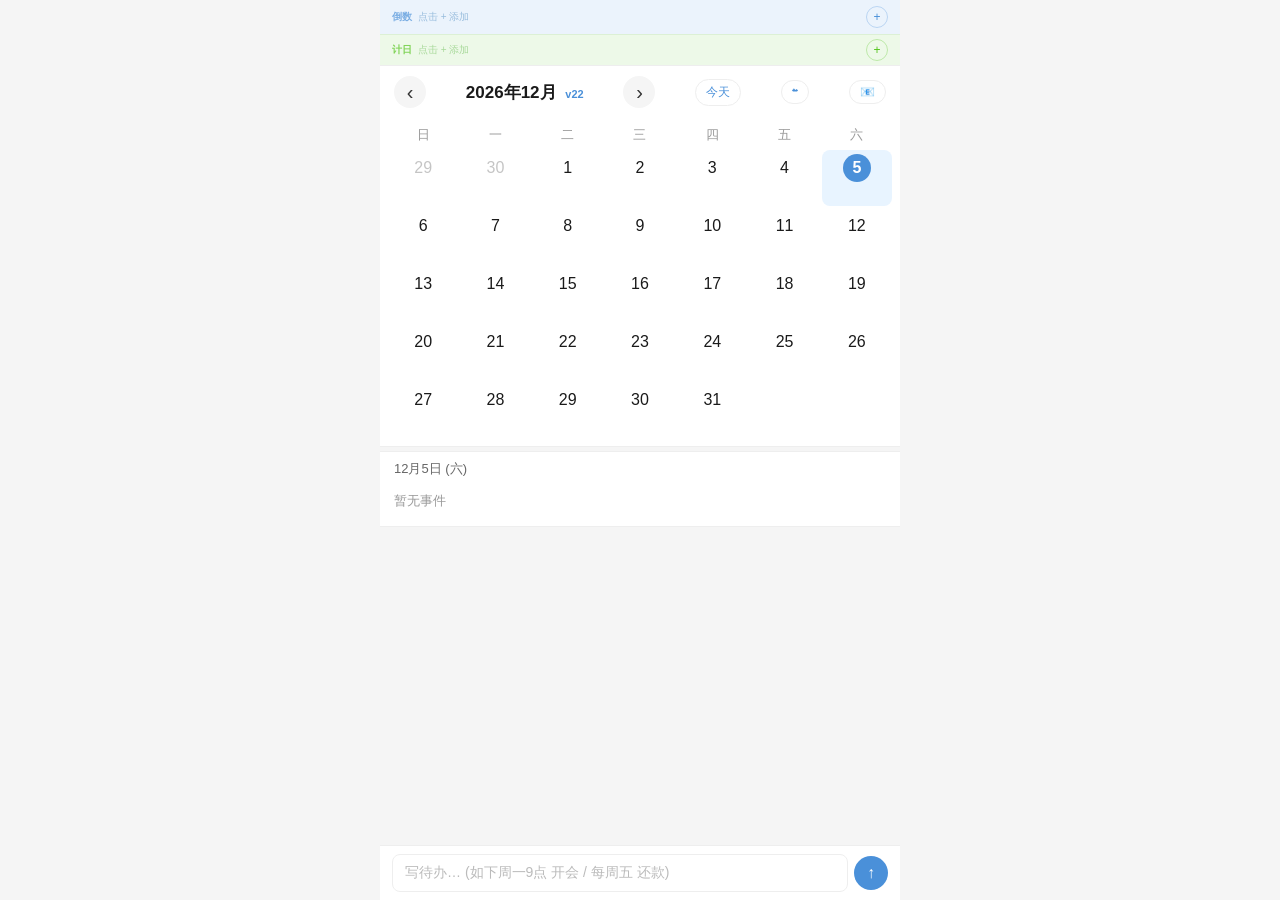
==== commit 7e51eaba: "v22: 日历放大+事件编辑光标+数据持久化+底部空白压缩" ====
--- a/菜花日历.html
+++ b/菜花日历.html
@@ -13,7 +13,7 @@
 <title>菜花日历</title>
 <style>
 *{margin:0;padding:0;box-sizing:border-box}
-body{font-family:-apple-system,BlinkMacSystemFont,"PingFang SC","Microsoft YaHei",sans-serif;background:#f5f5f5;color:#1a1a1a;max-width:520px;margin:0 auto;padding-bottom:72px}
+body{font-family:-apple-system,BlinkMacSystemFont,"PingFang SC","Microsoft YaHei",sans-serif;background:#f5f5f5;color:#1a1a1a;max-width:520px;margin:0 auto;display:flex;flex-direction:column}
 .top-bar{position:sticky;top:0;z-index:50;background:#fff;border-bottom:1px solid #eee}
 .countdown-bar{display:flex;align-items:center;padding:6px 12px;gap:6px;background:#EBF3FC;min-height:32px}
 .countdown-bar .label{font-size:10px;color:#4A90D9;font-weight:600;flex-shrink:0;opacity:.7}
@@ -36,27 +36,28 @@
 .counter-bar .top-add{border-color:rgba(82,196,26,.3);color:#52C41A}
 .csec{background:#fff;border-bottom:1px solid #eee}
 .cnav{display:flex;align-items:center;justify-content:space-between;padding:10px 14px}
-.cnb{width:28px;height:28px;border:none;background:#f5f5f5;border-radius:50%;font-size:18px;cursor:pointer;color:#333}
-.cttl{font-size:15px;font-weight:600}
-.cttl span{color:#4A90D9;font-size:10px;margin-left:4px}
-.ctoday{font-size:11px;padding:4px 10px;border:1px solid #eee;background:#fff;border-radius:14px;cursor:pointer;color:#4A90D9}
-.cgrid{display:grid;grid-template-columns:repeat(7,1fr);padding:2px 6px 6px;gap:1px}
-.chdr{text-align:center;font-size:10px;color:#999;padding:3px 0}
-.ccell{min-height:48px;display:flex;flex-direction:column;align-items:center;padding:3px 1px;cursor:pointer;border-radius:8px;transition:background .15s}
+.cnb{width:32px;height:32px;border:none;background:#f5f5f5;border-radius:50%;font-size:20px;cursor:pointer;color:#333}
+.cttl{font-size:17px;font-weight:600}
+.cttl span{color:#4A90D9;font-size:11px;margin-left:4px}
+.ctoday{font-size:12px;padding:4px 10px;border:1px solid #eee;background:#fff;border-radius:14px;cursor:pointer;color:#4A90D9}
+.cgrid{display:grid;grid-template-columns:repeat(7,1fr);padding:4px 8px 8px;gap:2px}
+.chdr{text-align:center;font-size:13px;color:#999;padding:4px 0}
+.ccell{min-height:56px;display:flex;flex-direction:column;align-items:center;padding:4px 2px;cursor:pointer;border-radius:8px;transition:background .15s}
 .ccell:active{background:#f0f0f0}
 .ccell.dim{opacity:.25;pointer-events:none}
 .ccell.sel{background:#e8f4ff}
-.cdnum{font-size:13px;font-weight:500;width:22px;height:22px;display:flex;align-items:center;justify-content:center;border-radius:50%}
+.cdnum{font-size:16px;font-weight:500;width:28px;height:28px;display:flex;align-items:center;justify-content:center;border-radius:50%}
 .ccell.today .cdnum{background:#4A90D9;color:#fff;font-weight:700}
 .ccell.sel .cdnum{background:#4A90D9;color:#fff}
 .cevts{width:100%;margin-top:1px;overflow:hidden;text-align:center}
-.cevt{font-size:8px;line-height:1.2;white-space:nowrap;overflow:hidden;text-overflow:ellipsis;font-weight:500;padding:1px 3px;border-radius:2px;margin:1px 0;cursor:pointer;color:#fff}
+.cevt{font-size:10px;line-height:1.3;white-space:nowrap;overflow:hidden;text-overflow:ellipsis;font-weight:500;padding:1px 4px;border-radius:2px;margin:1px 0;cursor:pointer;color:#fff}
 .cevt:active{opacity:.7}
 .cmore{font-size:7px;color:#bbb;margin-top:1px}
 /* 底部事件列表 */
-.elist{background:#fff;margin-top:8px;padding:12px 16px;border-top:1px solid #eee;border-bottom:1px solid #eee}
-.elist h4{font-size:13px;color:#666;margin-bottom:10px;font-weight:500}
-.eitem{display:flex;align-items:center;gap:10px;padding:8px 0;border-bottom:1px solid #f5f5f5}
+.elist{background:#fff;margin-top:4px;padding:8px 14px;border-top:1px solid #eee;border-bottom:1px solid #eee}
+.elist h4{font-size:13px;color:#666;margin-bottom:6px;font-weight:500}
+.eitem{display:flex;align-items:center;gap:10px;padding:6px 0;border-bottom:1px solid #f5f5f5;cursor:pointer}
+.eitem:hover{background:#f8f8ff}
 .eitem:last-child{border-bottom:none}
 .eitem .bar{width:3px;height:20px;border-radius:2px}
 .eitem .txt{flex:1;font-size:14px}
@@ -210,7 +211,7 @@
 <div class="csec">
   <div class="cnav">
     <button class="cnb" id="pm">‹</button>
-    <div class="cttl" id="ct">2026年6月 <span>v21</span></div>
+    <div class="cttl" id="ct">2026年6月 <span>v22</span></div>
     <button class="cnb" id="nm">›</button>
     <button class="ctoday" id="td">今天</button>
     <button class="ctoday" id="syncbtn" title="云端同步">☁</button>
@@ -575,7 +576,7 @@
 
 function renderCalendar(){
  var g=E('#cg'),t=E('#ct'),dm=Storage.getMonthEventDates(yy,mm),td=Storage.formatDateStr(new Date());
- t.innerHTML=yy+'年'+(mm+1)+'月 <span>v21</span>';
+ t.innerHTML=yy+'年'+(mm+1)+'月 <span>v22</span>';
  var fd=new Date(yy,mm,1).getDay(),dim=new Date(yy,mm+1,0).getDate(),pdim=new Date(yy,mm,0).getDate();
  var h='';
  '日一二三四五六'.split('').forEach(function(d){h+='<div class="chdr">'+d+'</div>'});
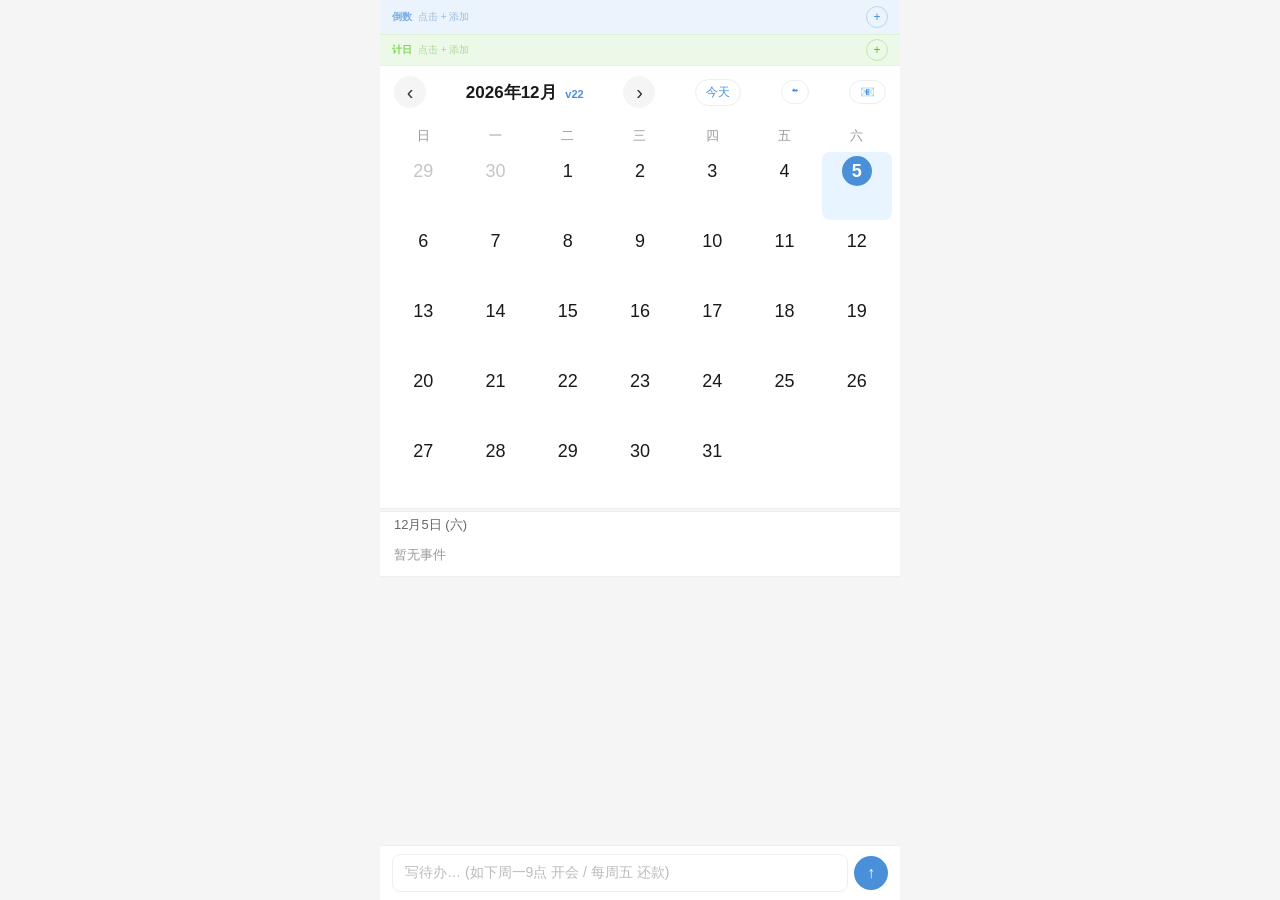
==== commit 566eb98e: "v22.1: 日历文字放大+事件列表压缩+批量指令解析(以上日期循环/标注颜色)" ====
--- a/菜花日历.html
+++ b/菜花日历.html
@@ -41,22 +41,22 @@
 .cttl span{color:#4A90D9;font-size:11px;margin-left:4px}
 .ctoday{font-size:12px;padding:4px 10px;border:1px solid #eee;background:#fff;border-radius:14px;cursor:pointer;color:#4A90D9}
 .cgrid{display:grid;grid-template-columns:repeat(7,1fr);padding:4px 8px 8px;gap:2px}
-.chdr{text-align:center;font-size:13px;color:#999;padding:4px 0}
-.ccell{min-height:56px;display:flex;flex-direction:column;align-items:center;padding:4px 2px;cursor:pointer;border-radius:8px;transition:background .15s}
+.chdr{text-align:center;font-size:13px;color:#999;padding:5px 0}
+.ccell{min-height:68px;display:flex;flex-direction:column;align-items:center;padding:4px 2px;cursor:pointer;border-radius:8px;transition:background .15s}
 .ccell:active{background:#f0f0f0}
 .ccell.dim{opacity:.25;pointer-events:none}
 .ccell.sel{background:#e8f4ff}
-.cdnum{font-size:16px;font-weight:500;width:28px;height:28px;display:flex;align-items:center;justify-content:center;border-radius:50%}
+.cdnum{font-size:18px;font-weight:500;width:30px;height:30px;display:flex;align-items:center;justify-content:center;border-radius:50%}
 .ccell.today .cdnum{background:#4A90D9;color:#fff;font-weight:700}
 .ccell.sel .cdnum{background:#4A90D9;color:#fff}
 .cevts{width:100%;margin-top:1px;overflow:hidden;text-align:center}
-.cevt{font-size:10px;line-height:1.3;white-space:nowrap;overflow:hidden;text-overflow:ellipsis;font-weight:500;padding:1px 4px;border-radius:2px;margin:1px 0;cursor:pointer;color:#fff}
+.cevt{font-size:12px;line-height:1.4;white-space:nowrap;overflow:hidden;text-overflow:ellipsis;font-weight:500;padding:2px 5px;border-radius:3px;margin:1px 0;cursor:pointer;color:#fff}
 .cevt:active{opacity:.7}
 .cmore{font-size:7px;color:#bbb;margin-top:1px}
 /* 底部事件列表 */
-.elist{background:#fff;margin-top:4px;padding:8px 14px;border-top:1px solid #eee;border-bottom:1px solid #eee}
-.elist h4{font-size:13px;color:#666;margin-bottom:6px;font-weight:500}
-.eitem{display:flex;align-items:center;gap:10px;padding:6px 0;border-bottom:1px solid #f5f5f5;cursor:pointer}
+.elist{background:#fff;margin-top:2px;padding:4px 14px;border-top:1px solid #eee;border-bottom:1px solid #eee;max-height:110px;overflow-y:auto;flex-shrink:0}
+.elist h4{font-size:13px;color:#666;margin-bottom:4px;font-weight:500}
+.eitem{display:flex;align-items:center;gap:8px;padding:4px 0;border-bottom:1px solid #f5f5f5;cursor:pointer}
 .eitem:hover{background:#f8f8ff}
 .eitem:last-child{border-bottom:none}
 .eitem .bar{width:3px;height:20px;border-radius:2px}
@@ -618,7 +618,10 @@
 
 function handleSend(){
  var t=E('#ci').value.trim();if(!t)return;
- var evs=Parser.parse(t),ok=evs.filter(function(e){return!e.needsClarify}),nc=evs.filter(function(e){return e.needsClarify});
+ var evs=Parser.parse(t);
+ // ===== 批量指令后处理：检测 "以上日期...循环"、"标注X色" 等全局指令 =====
+ evs=applyBatchInstructions(evs);
+ var ok=evs.filter(function(e){return!e.needsClarify}),nc=evs.filter(function(e){return e.needsClarify});
  if(evs.length===0){toast('没识别到，试试：下周一9点 开会');return}
  if(ok.length>0){
   Storage.addEvents(ok.map(function(e){return{title:e.title,date:e.date?Storage.formatDateStr(e.date):null,time:e.time,recurring:e.recurring,color:e.color,showInCountdown:e.recurring?true:undefined}}));
@@ -626,6 +629,60 @@
  }
  if(nc.length>0){toast('⚠️ '+nc.map(function(e){return e.title}).join(' ')+' 缺少日期')}
  E('#ci').value='';autoResize();renderCalendar();renderEventList();renderMilestones();
+}
+
+// 批量指令处理器：识别 "以上日期每月循环"、"标注黄色" 等后缀指令
+function applyBatchInstructions(evs){
+ if(evs.length<=1) return evs;
+ var instructions=[],realEvents=[];
+ // 分离真实事件和指令
+ for(var i=0;i<evs.length;i++){
+  var title=evs[i].title||'';
+  // 指令模式匹配
+  var isInstruction=false;
+  // 模式1：以上/全部/这些 + 循环/重复/每月/每周/每天
+  if(/^(以上|全部|这些).*(循环|重复|每月|每周|每天|定期)/.test(title)){isInstruction=true;instructions.push({type:'recurring',raw:title})}
+  // 模式2：标注/标记/标 + 颜色
+  else if(/^(标注|标记|标)(红|黄|绿|蓝)色?$/.test(title)||/^并?(标注|标记|标)(红|黄|绿|蓝)色/.test(title)){
+   var cm=title.match(/(红|黄|绿|蓝)/);
+   isInstruction=true;instructions.push({type:'color',color:(cm[1]==='红'?'red':cm[1]==='黄'?'yellow':cm[1]==='绿'?'green':'blue'),raw:title})
+  }
+  // 模式3：单独的"循环"/"重复"/"每月循环"等
+  else if(/^(每月|每周|每天)?(循环|重复|定期)$/.test(title)||/^(每个月|每星期)(循环|重复)$/.test(title)){
+   isInstruction=true;instructions.push({type:'recurring',raw:title})
+  }
+  // 模式4："以上日期..." 带颜色和循环
+  else if(/^(以上|全部).*(循环|重复)/.test(title)&&/(红|黄|绿|蓝)/.test(title)){
+   var cm2=title.match(/(红|黄|绿|蓝)/);instructions.push({type:'both',color:cm2[1],raw:title});
+   isInstruction=true;
+  }
+  if(isInstruction){evs[i]._isInst=true}else{realEvents.push(evs[i])}
+ }
+ // 如果没找到任何指令，原样返回
+ if(instructions.length===0) return evs;
+ // 应用指令到所有真实事件
+ for(var j=0;j<instructions.length;j++){
+  var inst=instructions[j];
+  for(var k=0;k<realEvents.length;k++){
+   if(inst.type==='color'||inst.type==='both') realEvents[k].color=inst.color;
+   if(inst.type==='recurring'||inst.type==='both'){
+    // 从指令中提取循环类型
+    var ir=inst.raw;
+    if(/每月/.test(ir)) realEvents[k].recurring={t:'monthly'};
+    else if(/每周/.test(ir)) realEvents[k].recurring={t:'weekly'};
+    else if(/每天/.test(ir)) realEvents[k].recurring={t:'daily'};
+    else if(/工作日/.test(ir)) realEvents[k].recurring={t:'weekdays'};
+    else if(/循环|重复|定期/.test(ir)&&!/每月|每周|每天|工作日/.test(ir)){
+     // 仅说"循环"，如果事件有具体日期号则按月，否则不设
+     if(realEvents[k].date){
+      var dpart=realEvents[k].date.split('-')[2];
+      if(dpart) realEvents[k].recurring={t:'monthly',d:parseInt(dpart)};
+     }
+    }
+  }}
+ }
+ // 返回真实事件（去掉指令伪事件）
+ return realEvents;
 }
 
 function autoResize(){var i=E('#ci');i.style.height='auto';i.style.height=Math.min(i.scrollHeight,80)+'px'}
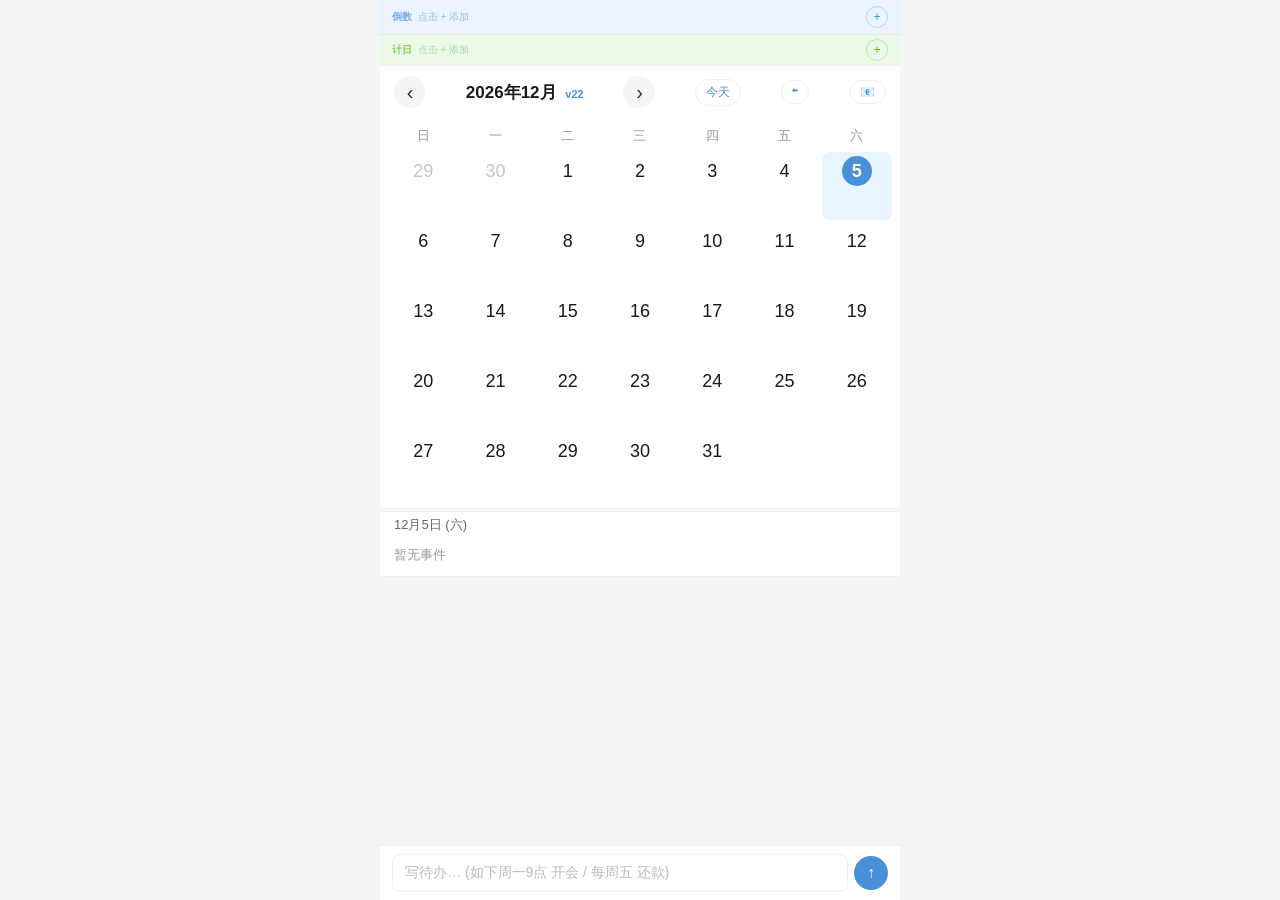
==== commit f770ca6c: "v22.2: 批量指令改为解析前提取,修复颜色/循环指令被吃掉+循环日号未设置的问题" ====
--- a/菜花日历.html
+++ b/菜花日历.html
@@ -618,9 +618,14 @@
 
 function handleSend(){
  var t=E('#ci').value.trim();if(!t)return;
- var evs=Parser.parse(t);
- // ===== 批量指令后处理：检测 "以上日期...循环"、"标注X色" 等全局指令 =====
- evs=applyBatchInstructions(evs);
+ // Step 1: 从原文提取批量指令（在解析前，避免关键词被吃掉）
+ var inst=extractBatchInstructions(t);
+ // Step 2: 去掉指令文本，只留事件部分
+ var clean=removeBatchInstructions(t);
+ // Step 3: 解析纯事件文本
+ var evs=Parser.parse(clean);
+ // Step 4: 将指令应用到所有事件
+ evs=applyInstructions(evs,inst);
  var ok=evs.filter(function(e){return!e.needsClarify}),nc=evs.filter(function(e){return e.needsClarify});
  if(evs.length===0){toast('没识别到，试试：下周一9点 开会');return}
  if(ok.length>0){
@@ -631,58 +636,47 @@
  E('#ci').value='';autoResize();renderCalendar();renderEventList();renderMilestones();
 }
 
-// 批量指令处理器：识别 "以上日期每月循环"、"标注黄色" 等后缀指令
-function applyBatchInstructions(evs){
- if(evs.length<=1) return evs;
- var instructions=[],realEvents=[];
- // 分离真实事件和指令
+// 从原文提取批量指令（解析前调用）
+function extractBatchInstructions(text){
+ var inst={};
+ // 颜色指令：标注黄色、标记红色、并标注蓝色、标绿 等
+ var cm=text.match(/[，,]?\s*(?:并?)?(?:标注|标记|标)(红|黄|绿|蓝)色?/);
+ if(cm) inst.color={红:'red',黄:'yellow',绿:'green',蓝:'blue'}[cm[1]];
+ // 循环指令：以上日期每月循环、全部循环、这些日期每周循环、所有日期每天循环 等
+ var rm=text.match(/(?:以上|全部|这些|所有)(?:日期)?(?:每月|每周|每天|每个工作日)?(?:循环|重复|定期)/);
+ if(rm){
+  var r=rm[0];
+  if(/每月/.test(r)) inst.recurring={t:'monthly'};
+  else if(/每周/.test(r)) inst.recurring={t:'weekly'};
+  else if(/每天/.test(r)) inst.recurring={t:'daily'};
+  else if(/工作日/.test(r)) inst.recurring={t:'weekdays'};
+  else inst.recurring={t:'monthly'};
+ }
+ return inst;
+}
+// 去掉指令文本，只留事件
+function removeBatchInstructions(text){
+ return text
+  .replace(/[，,]?\s*(?:以上|全部|这些|所有)(?:日期)?(?:每月|每周|每天|每个工作日)?(?:循环|重复|定期)/g,'')
+  .replace(/[，,]?\s*(?:并?)?(?:标注|标记|标)(红|黄|绿|蓝)色?/g,'')
+  .replace(/[,，]\s*$/,'').trim();
+}
+// 将指令应用到所有事件
+function applyInstructions(evs,inst){
+ if(!inst||(!inst.color&&!inst.recurring)) return evs;
+ var cMap={红:'red',黄:'yellow',绿:'green',蓝:'blue'};
  for(var i=0;i<evs.length;i++){
-  var title=evs[i].title||'';
-  // 指令模式匹配
-  var isInstruction=false;
-  // 模式1：以上/全部/这些 + 循环/重复/每月/每周/每天
-  if(/^(以上|全部|这些).*(循环|重复|每月|每周|每天|定期)/.test(title)){isInstruction=true;instructions.push({type:'recurring',raw:title})}
-  // 模式2：标注/标记/标 + 颜色
-  else if(/^(标注|标记|标)(红|黄|绿|蓝)色?$/.test(title)||/^并?(标注|标记|标)(红|黄|绿|蓝)色/.test(title)){
-   var cm=title.match(/(红|黄|绿|蓝)/);
-   isInstruction=true;instructions.push({type:'color',color:(cm[1]==='红'?'red':cm[1]==='黄'?'yellow':cm[1]==='绿'?'green':'blue'),raw:title})
+  if(inst.color) evs[i].color=inst.color;
+  if(inst.recurring){
+   evs[i].recurring=JSON.parse(JSON.stringify(inst.recurring));
+   // 从事件日期提取循环日号
+   if(evs[i].recurring.t==='monthly'&&evs[i].date){
+    var dp=evs[i].date.split('-');
+    if(dp.length>=3) evs[i].recurring.d=parseInt(dp[2]);
+   }
   }
-  // 模式3：单独的"循环"/"重复"/"每月循环"等
-  else if(/^(每月|每周|每天)?(循环|重复|定期)$/.test(title)||/^(每个月|每星期)(循环|重复)$/.test(title)){
-   isInstruction=true;instructions.push({type:'recurring',raw:title})
-  }
-  // 模式4："以上日期..." 带颜色和循环
-  else if(/^(以上|全部).*(循环|重复)/.test(title)&&/(红|黄|绿|蓝)/.test(title)){
-   var cm2=title.match(/(红|黄|绿|蓝)/);instructions.push({type:'both',color:cm2[1],raw:title});
-   isInstruction=true;
-  }
-  if(isInstruction){evs[i]._isInst=true}else{realEvents.push(evs[i])}
  }
- // 如果没找到任何指令，原样返回
- if(instructions.length===0) return evs;
- // 应用指令到所有真实事件
- for(var j=0;j<instructions.length;j++){
-  var inst=instructions[j];
-  for(var k=0;k<realEvents.length;k++){
-   if(inst.type==='color'||inst.type==='both') realEvents[k].color=inst.color;
-   if(inst.type==='recurring'||inst.type==='both'){
-    // 从指令中提取循环类型
-    var ir=inst.raw;
-    if(/每月/.test(ir)) realEvents[k].recurring={t:'monthly'};
-    else if(/每周/.test(ir)) realEvents[k].recurring={t:'weekly'};
-    else if(/每天/.test(ir)) realEvents[k].recurring={t:'daily'};
-    else if(/工作日/.test(ir)) realEvents[k].recurring={t:'weekdays'};
-    else if(/循环|重复|定期/.test(ir)&&!/每月|每周|每天|工作日/.test(ir)){
-     // 仅说"循环"，如果事件有具体日期号则按月，否则不设
-     if(realEvents[k].date){
-      var dpart=realEvents[k].date.split('-')[2];
-      if(dpart) realEvents[k].recurring={t:'monthly',d:parseInt(dpart)};
-     }
-    }
-  }}
- }
- // 返回真实事件（去掉指令伪事件）
- return realEvents;
+ return evs;
 }
 
 function autoResize(){var i=E('#ci');i.style.height='auto';i.style.height=Math.min(i.scrollHeight,80)+'px'}
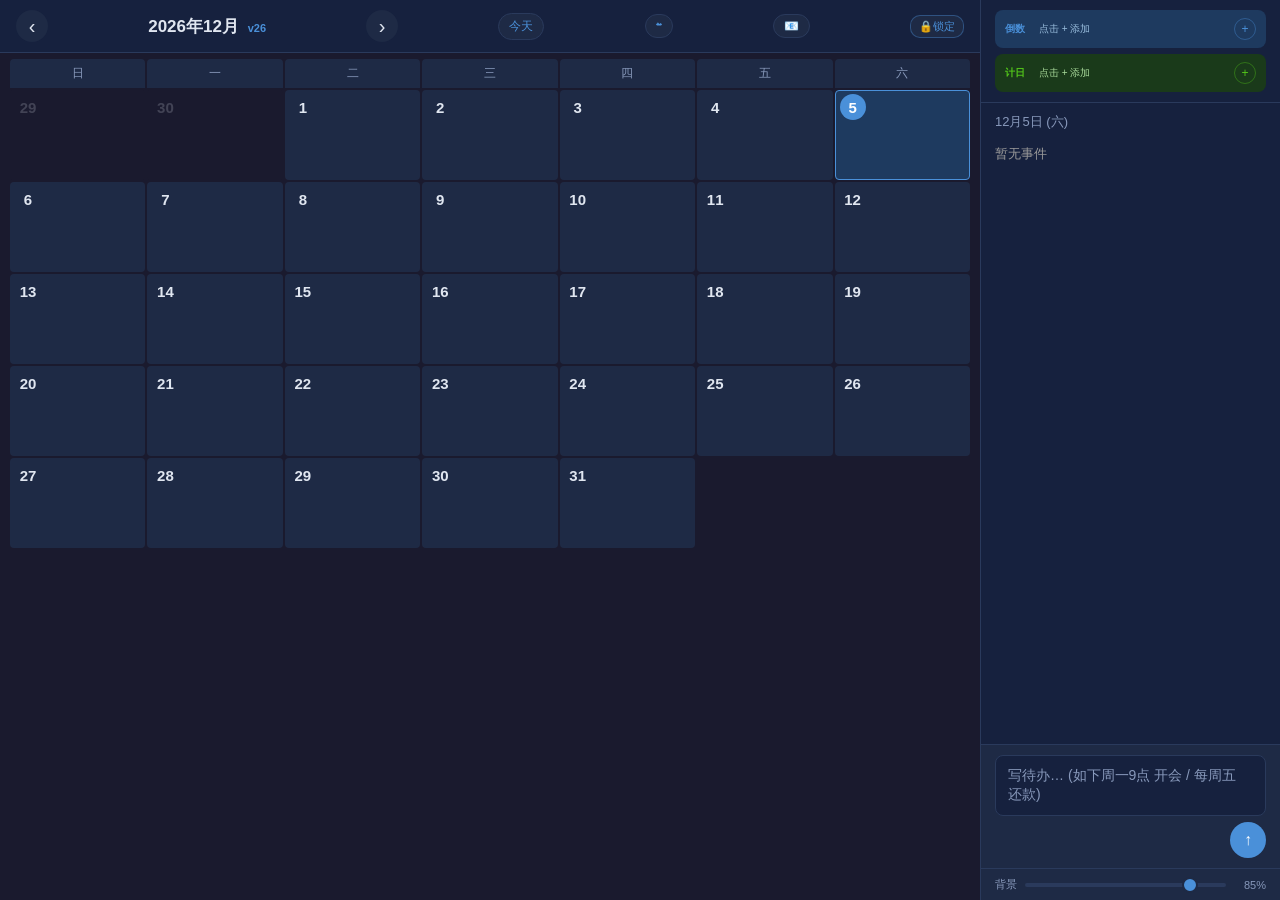
==== commit dcd826c6: "v26: 暗色主题+manifest配色更新+拖拽/勾选/锁定功能" ====
--- a/菜花日历.html
+++ b/菜花日历.html
@@ -3,7 +3,7 @@
 <head>
 <meta charset="UTF-8">
 <meta name="viewport" content="width=device-width,initial-scale=1,viewport-fit=cover,user-scalable=no">
-<meta name="theme-color" content="#4A90D9">
+<meta name="theme-color" content="#1a1a2e">
 <meta name="apple-mobile-web-app-capable" content="yes">
 <meta name="apple-mobile-web-app-status-bar-style" content="default">
 <meta name="apple-mobile-web-app-title" content="菜花日历">
@@ -12,106 +12,213 @@
 <script src="https://alcdn.msauth.net/browser/2.28.3/js/msal-browser.min.js"></script>
 <title>菜花日历</title>
 <style>
+:root{
+  --bg-primary:#1a1a2e;--bg-secondary:#16213e;--bg-card:#1e2a45;--bg-hover:#253555;
+  --bg-input:#16213e;--border-color:#2a3a5c;--text-primary:#e0e6f0;--text-secondary:#8899bb;
+  --accent:#4A90D9;--accent-bg:#1e3a5f;--green:#52C41A;--green-bg:#1a3a1a;
+  --yellow:#FAAD14;--yellow-bg:#3a3010;--red:#FF4D4F;--red-bg:#3a1a1a;
+  --dialog-bg:#1e2a45;--toast-bg:rgba(0,0,0,.85);
+}
 *{margin:0;padding:0;box-sizing:border-box}
-body{font-family:-apple-system,BlinkMacSystemFont,"PingFang SC","Microsoft YaHei",sans-serif;background:#f5f5f5;color:#1a1a1a;max-width:520px;margin:0 auto;display:flex;flex-direction:column}
-.top-bar{position:sticky;top:0;z-index:50;background:#fff;border-bottom:1px solid #eee}
-.countdown-bar{display:flex;align-items:center;padding:6px 12px;gap:6px;background:#EBF3FC;min-height:32px}
-.countdown-bar .label{font-size:10px;color:#4A90D9;font-weight:600;flex-shrink:0;opacity:.7}
-.cd-scroll{display:flex;gap:6px;overflow-x:auto;flex:1;scrollbar-width:none}
-.cd-scroll::-webkit-scrollbar{display:none}
-.cd-row{display:flex;flex-wrap:nowrap;gap:6px;max-height:24px;overflow-x:auto;overflow-y:hidden;flex:1}
-.cd-row.wrap{flex-wrap:wrap;max-height:56px;overflow-y:auto}
-.counter-bar{display:flex;align-items:center;padding:4px 12px;gap:6px;background:#EDF9E8;border-top:1px solid #dcf0d5;min-height:28px}
-.counter-bar .label{font-size:10px;color:#52C41A;font-weight:600;flex-shrink:0;opacity:.7}
-.ct-scroll{display:flex;gap:6px;overflow-x:auto;flex:1;scrollbar-width:none}
-.ct-scroll::-webkit-scrollbar{display:none}
-.mtag{display:inline-flex;align-items:center;gap:2px;padding:2px 8px;border-radius:12px;font-size:11px;white-space:nowrap;flex-shrink:0;cursor:default}
-.mtag.cd{background:#fff;color:#4A90D9}
-.mtag.ct{background:#fff;color:#52C41A}
-.mtag .n{font-weight:700;font-size:12px}
-.mtag .x{display:none;margin-left:2px;width:11px;height:11px;border-radius:50%;background:rgba(0,0,0,.08);font-size:7px;cursor:pointer}
-.mtag:active .x{display:inline-flex;align-items:center;justify-content:center}
-.top-add{width:22px;height:22px;border:1px solid rgba(0,0,0,.1);border-radius:50%;background:transparent;font-size:12px;color:#999;cursor:pointer;flex-shrink:0;display:flex;align-items:center;justify-content:center}
-.countdown-bar .top-add{border-color:rgba(74,144,217,.3);color:#4A90D9}
-.counter-bar .top-add{border-color:rgba(82,196,26,.3);color:#52C41A}
-.csec{background:#fff;border-bottom:1px solid #eee}
-.cnav{display:flex;align-items:center;justify-content:space-between;padding:10px 14px}
-.cnb{width:32px;height:32px;border:none;background:#f5f5f5;border-radius:50%;font-size:20px;cursor:pointer;color:#333}
+html,body{height:100%;width:100%;overflow:hidden}
+body{font-family:-apple-system,BlinkMacSystemFont,"PingFang SC","Microsoft YaHei",sans-serif;background:var(--bg-primary);color:var(--text-primary);display:flex!important;flex-direction:row!important;height:100vh;width:100vw;overflow:hidden}
+/* ===== 左侧：日历区域 ===== */
+.left-panel{flex:1 1 0%!important;min-width:0;overflow-y:auto;display:flex;flex-direction:column;background:var(--bg-primary);height:100vh}
+/* ===== 右侧：功能面板 ===== */
+.right-panel{width:300px;min-width:300px;max-width:320px;flex-shrink:0;background:var(--bg-secondary);border-left:1px solid var(--border-color);display:flex!important;flex-direction:column;overflow-y:auto;height:100vh}
+/* 顶部导航栏 */
+.csec{background:var(--bg-secondary);border-bottom:1px solid var(--border-color);flex-shrink:0}
+.cnav{display:flex;align-items:center;justify-content:space-between;padding:10px 16px}
+.cnb{width:32px;height:32px;border:none;background:var(--bg-card);border-radius:50%;font-size:20px;cursor:pointer;color:var(--text-primary)}
+.cnb:hover{background:var(--bg-hover)}
 .cttl{font-size:17px;font-weight:600}
-.cttl span{color:#4A90D9;font-size:11px;margin-left:4px}
-.ctoday{font-size:12px;padding:4px 10px;border:1px solid #eee;background:#fff;border-radius:14px;cursor:pointer;color:#4A90D9}
-.cgrid{display:grid;grid-template-columns:repeat(7,1fr);padding:4px 8px 8px;gap:2px}
-.chdr{text-align:center;font-size:13px;color:#999;padding:5px 0}
-.ccell{min-height:68px;display:flex;flex-direction:column;align-items:center;padding:4px 2px;cursor:pointer;border-radius:8px;transition:background .15s}
-.ccell:active{background:#f0f0f0}
-.ccell.dim{opacity:.25;pointer-events:none}
-.ccell.sel{background:#e8f4ff}
-.cdnum{font-size:18px;font-weight:500;width:30px;height:30px;display:flex;align-items:center;justify-content:center;border-radius:50%}
-.ccell.today .cdnum{background:#4A90D9;color:#fff;font-weight:700}
-.ccell.sel .cdnum{background:#4A90D9;color:#fff}
-.cevts{width:100%;margin-top:1px;overflow:hidden;text-align:center}
-.cevt{font-size:12px;line-height:1.4;white-space:nowrap;overflow:hidden;text-overflow:ellipsis;font-weight:500;padding:2px 5px;border-radius:3px;margin:1px 0;cursor:pointer;color:#fff}
-.cevt:active{opacity:.7}
-.cmore{font-size:7px;color:#bbb;margin-top:1px}
-/* 底部事件列表 */
-.elist{background:#fff;margin-top:2px;padding:4px 14px;border-top:1px solid #eee;border-bottom:1px solid #eee;max-height:110px;overflow-y:auto;flex-shrink:0}
-.elist h4{font-size:13px;color:#666;margin-bottom:4px;font-weight:500}
-.eitem{display:flex;align-items:center;gap:8px;padding:4px 0;border-bottom:1px solid #f5f5f5;cursor:pointer}
-.eitem:hover{background:#f8f8ff}
+.cttl span{color:var(--accent);font-size:11px;margin-left:4px}
+.ctoday{font-size:12px;padding:4px 10px;border:1px solid var(--border-color);background:var(--bg-card);border-radius:14px;cursor:pointer;color:var(--accent)}
+.ctoday:hover{background:var(--bg-hover)}
+
+/* ===== 日历网格 ===== */
+.cal-area{flex:1;overflow-y:auto;padding:6px 10px}
+.cgrid{display:grid;grid-template-columns:repeat(7,1fr);gap:2px}
+.chdr{text-align:center;font-size:12px;color:var(--text-secondary);padding:6px 0;font-weight:500;background:var(--bg-card);border-radius:4px 4px 0 0}
+.ccell{min-height:90px;display:flex;flex-direction:column;padding:3px 4px;cursor:pointer;border-radius:4px;transition:background .15s;background:var(--bg-card);border:1px solid transparent}
+.ccell:hover{background:var(--bg-hover);border-color:var(--border-color)}
+.ccell:active{background:var(--accent-bg)}
+.ccell.dim{opacity:.2;pointer-events:none;background:var(--bg-primary)}
+.ccell.sel{background:var(--accent-bg);border-color:var(--accent)}
+.cdnum{font-size:15px;font-weight:600;width:26px;height:26px;display:flex;align-items:center;justify-content:center;border-radius:50%;flex-shrink:0}
+.ccell.today .cdnum{background:var(--accent);color:#fff;font-weight:700}
+.ccell.sel .cdnum{background:var(--accent);color:#fff}
+.cevts{flex:1;margin-top:2px;overflow:hidden;display:flex;flex-direction:column;gap:1px}
+.cevt-text{font-size:11px;line-height:1.35;padding:1px 4px;border-radius:3px;white-space:nowrap;overflow:hidden;text-overflow:ellipsis;cursor:pointer;display:flex;align-items:center;gap:3px}
+.cevt-text:active{opacity:.7}
+.cevt-text .dot{width:6px;height:6px;border-radius:50%;flex-shrink:0}
+.cmore{font-size:10px;color:var(--accent);font-weight:600;text-align:center;padding:1px 0;cursor:pointer}
+
+/* ===== 事件完成状态 ===== */
+.eitem .chk{width:16px;height:16px;border:1.5px solid var(--border-color);border-radius:4px;flex-shrink:0;cursor:pointer;display:flex;align-items:center;justify-content:center;font-size:10px;color:transparent;transition:all .15s;margin-top:2px;background:transparent}
+.eitem .chk:hover{border-color:var(--accent)}
+.eitem .chk.on{background:var(--accent);border-color:var(--accent);color:#fff}
+.eitem.done .txt{text-decoration:line-through;opacity:.45}
+.eitem.done .bar{opacity:.3}
+.eitem.done .tm,.eitem.done .rec{opacity:.4}
+/* 日历格子内事件完成状态 */
+.cevt-text .chk{width:10px;height:10px;border:1px solid rgba(255,255,255,.25);border-radius:2px;flex-shrink:0;cursor:pointer;display:flex;align-items:center;justify-content:center;font-size:6px;color:transparent;margin-right:1px}
+.cevt-text.done{text-decoration:line-through;opacity:.45}
+.cevt-text.done .chk.on{background:var(--accent);border-color:var(--accent);color:#fff;opacity:.8}
+
+/* ===== 拖拽样式 ===== */
+.ccell.drag-over{background:rgba(74,144,217,.2)!important;border-color:var(--accent)!important;border-style:dashed!important}
+.cevt-text[draggable=true]{cursor:grab}
+.cevt-text[draggable=true]:active{cursor:grabbing;opacity:.7}
+
+/* ===== 锁定按钮 ===== */
+.lock-btn{font-size:11px;padding:3px 8px;border:1px solid var(--border-color);background:var(--bg-card);border-radius:10px;cursor:pointer;color:var(--text-secondary);white-space:nowrap;transition:all .2s}
+.lock-btn:hover{background:var(--bg-hover)}
+.lock-btn.locked{border-color:rgba(74,144,217,.4);color:var(--accent)}
+.lock-btn.unlocking{border-color:var(--green);color:var(--green);animation:pulse-lock 1.5s infinite}
+@keyframes pulse-lock{0%,100%{opacity:1}50%{opacity:.6}}
+
+/* ===== 右侧面板组件 ===== */
+.rp-section{padding:10px 14px;border-bottom:1px solid var(--border-color);flex-shrink:0}
+.countdown-bar{display:flex;align-items:center;padding:6px 0;gap:6px;background:var(--accent-bg);border-radius:8px;padding:8px 10px;margin-bottom:6px}
+.countdown-bar .label{font-size:10px;color:var(--accent);font-weight:600;flex-shrink:0;min-width:28px}
+.cd-row,.ct-scroll{display:flex;flex-wrap:wrap;gap:4px;flex:1}
+.cd-row{display:flex;flex-wrap:wrap;gap:4px;max-height:none;overflow:visible;flex:1}
+.counter-bar{display:flex;align-items:center;padding:6px 0;gap:6px;background:var(--green-bg);border-radius:8px;padding:8px 10px}
+.counter-bar .label{font-size:10px;color:var(--green);font-weight:600;flex-shrink:0;min-width:28px}
+.mtag{display:inline-flex;align-items:center;gap:2px;padding:2px 7px;border-radius:12px;font-size:11px;white-space:nowrap;cursor:default}
+.mtag.cd{background:var(--bg-card);color:var(--accent)}
+.mtag.ct{background:var(--bg-card);color:var(--green)}
+.mtag .n{font-weight:700;font-size:11px}
+.mtag .x{display:inline-flex;margin-left:2px;width:14px;height:14px;border-radius:50%;background:rgba(255,255,255,.1);font-size:9px;cursor:pointer;align-items:center;justify-content:center;color:var(--text-secondary)}
+.top-add{width:22px;height:22px;border:1px solid rgba(255,255,255,.15);border-radius:50%;background:transparent;font-size:12px;color:var(--text-secondary);cursor:pointer;flex-shrink:0;display:flex;align-items:center;justify-content:center}
+.top-add:hover{background:var(--bg-hover)}
+.countdown-bar .top-add{border-color:rgba(74,144,217,.4);color:var(--accent)}
+.counter-bar .top-add{border-color:rgba(82,196,26,.4);color:var(--green)}
+
+/* 事件列表 */
+.elist{padding:10px 14px;flex:1;overflow-y:auto;min-height:0}
+.elist h4{font-size:13px;color:var(--text-secondary);margin-bottom:6px;font-weight:500}
+.eitem{display:flex;align-items:flex-start;gap:8px;padding:6px 0;border-bottom:1px solid var(--border-color);cursor:pointer}
 .eitem:last-child{border-bottom:none}
-.eitem .bar{width:3px;height:20px;border-radius:2px}
-.eitem .txt{flex:1;font-size:14px}
-.eitem .tm{font-size:11px;color:#999}
-.eitem .rec{font-size:10px;color:#4A90D9;background:#EBF3FC;padding:1px 6px;border-radius:10px}
-/* 输入 */
-.ibar{position:fixed;bottom:0;left:50%;transform:translateX(-50%);max-width:520px;width:100%;display:flex;gap:6px;align-items:center;padding:8px 12px calc(8px + env(safe-area-inset-bottom,0));background:rgba(255,255,255,.95);backdrop-filter:blur(12px);border-top:1px solid #eee;z-index:100}
-.ibar textarea{flex:1;border:1px solid #eee;border-radius:8px;padding:8px 12px;font-size:14px;font-family:inherit;resize:none;outline:none;max-height:80px;min-height:34px;line-height:1.4}
-.ibar textarea:focus{border-color:#4A90D9}
-.ibar textarea::placeholder{color:#bbb}
-.sbtn{width:34px;height:34px;border:none;border-radius:50%;background:#4A90D9;color:#fff;font-size:16px;cursor:pointer;flex-shrink:0}
+.eitem .bar{width:3px;height:20px;border-radius:2px;flex-shrink:0;margin-top:2px}
+.eitem .txt{flex:1;font-size:13px;line-height:1.4}
+.eitem .tm{font-size:11px;color:var(--text-secondary)}
+.eitem .rec{font-size:10px;color:var(--accent);background:var(--accent-bg);padding:1px 6px;border-radius:10px}
+
+/* 输入框 */
+.ibar{display:flex;flex-direction:column;gap:6px;padding:10px 14px calc(10px + env(safe-area-inset-bottom,0));background:var(--bg-card);border-top:1px solid var(--border-color);flex-shrink:0;position:relative;z-index:5}
+.ibar textarea{width:100%;border:1px solid var(--border-color);border-radius:8px;padding:10px 12px;font-size:14px;font-family:inherit;resize:none;outline:none;min-height:40px;line-height:1.4;background:var(--bg-input);color:var(--text-primary);user-select:text;-webkit-user-select:text;pointer-events:auto}
+.ibar textarea:focus{border-color:var(--accent);box-shadow:0 0 0 2px rgba(74,144,217,.3)}
+.ibar textarea::placeholder{color:var(--text-secondary)}
+.sbtn-wrap{display:flex;justify-content:flex-end}
+.sbtn{width:36px;height:36px;border:none;border-radius:50%;background:var(--accent);color:#fff;font-size:16px;cursor:pointer;display:flex;align-items:center;justify-content:center}
+.sbtn:hover{opacity:.85}
+
+/* 透明度控制 */
+.opacity-bar{display:flex;align-items:center;gap:8px;padding:8px 14px;background:var(--bg-card);border-top:1px solid var(--border-color);flex-shrink:0}
+.opacity-bar label{font-size:11px;color:var(--text-secondary);white-space:nowrap}
+.opacity-bar input[type=range]{flex:1;-webkit-appearance:none;height:4px;border-radius:2px;background:var(--border-color);outline:none}
+.opacity-bar input[type=range]::-webkit-slider-thumb{-webkit-appearance:none;width:16px;height:16px;border-radius:50%;background:var(--accent);cursor:pointer;border:2px solid var(--bg-card)}
+.opacity-bar .opacity-val{font-size:11px;color:var(--text-secondary);min-width:32px;text-align:right}
+
 /* 弹窗 */
-.ovl{display:none;position:fixed;inset:0;background:rgba(0,0,0,.3);z-index:200;align-items:center;justify-content:center;padding:20px}
+.ovl{display:none;position:fixed;inset:0;background:rgba(0,0,0,.5);z-index:200;align-items:center;justify-content:center;padding:20px}
 .ovl.on{display:flex}
-.dlg{background:#fff;border-radius:12px;padding:20px;width:100%;max-width:320px}
-.dlg h3{font-size:15px;margin-bottom:14px}
-.dlg input,.dlg select{width:100%;padding:9px 12px;border:1px solid #eee;border-radius:8px;font-size:14px;font-family:inherit;outline:none;margin-bottom:8px;background:#fff}
-.dlg input:focus,.dlg select:focus{border-color:#4A90D9}
-.dlg label.switch{display:flex;align-items:center;gap:8px;margin-bottom:8px;font-size:13px;color:#666;cursor:pointer}
-.dlg label.switch input[type=checkbox]{width:auto;margin:0;accent-color:#4A90D9}
+.dlg{background:var(--dialog-bg);border:1px solid var(--border-color);border-radius:12px;padding:20px;width:100%;max-width:320px}
+.dlg h3{font-size:15px;margin-bottom:14px;color:var(--text-primary)}
+.dlg input,.dlg select{width:100%;padding:9px 12px;border:1px solid var(--border-color);border-radius:8px;font-size:14px;font-family:inherit;outline:none;margin-bottom:8px;background:var(--bg-input);color:var(--text-primary)}
+.dlg input:focus,.dlg select:focus{border-color:var(--accent);box-shadow:0 0 0 2px rgba(74,144,217,.2)}
+.dlg label.switch{display:flex;align-items:center;gap:8px;margin-bottom:8px;font-size:13px;color:var(--text-secondary);cursor:pointer}
+.dlg label.switch input[type=checkbox]{width:auto;margin:0;accent-color:var(--accent)}
 .dlg .rec-opts{margin-bottom:8px;display:none}
 .dlg .rec-opts.on{display:block}
-.dlg .rec-opts select{width:100%}
-.dlg .rec-opts .day-pick{display:flex;gap:4px;margin-top:8px}
-.dlg .rec-opts .day-pick span{flex:1;text-align:center;padding:5px 0;border:1px solid #eee;border-radius:6px;font-size:11px;cursor:pointer}
-.dlg .rec-opts .day-pick span.on{background:#4A90D9;color:#fff;border-color:#4A90D9}
-.dlg .rec-opts input[type=number]{width:80px;margin-top:8px}
+.dlg .rec-opts select{width:100%;cursor:pointer;appearance:auto;-webkit-appearance:auto;background:var(--bg-input) url("data:image/svg+xml,%3Csvg xmlns='http://www.w3.org/2000/svg' width='12' height='8'%3E%3Cpath d='M1 1l5 5 5-5' stroke='%23889' fill='none' stroke-width='1.5'/%3E%3C/svg%3E") no-repeat right 12px center;padding-right:32px!important;height:40px;font-size:14px;border:1px solid var(--border-color);border-radius:8px;margin-bottom:10px;color:var(--text-primary)}
+.dlg .rec-opts select:focus{border-color:var(--accent);outline:none;box-shadow:0 0 0 2px rgba(74,144,217,.2)}
+.dlg .rec-opts .day-pick{display:flex;gap:4px;margin-top:4px}
+.dlg .rec-opts .day-pick span{flex:1;text-align:center;padding:7px 0;border:1px solid var(--border-color);border-radius:6px;font-size:12px;cursor:pointer;transition:all .15s;color:var(--text-primary)}
+.dlg .rec-opts .day-pick span:hover{border-color:var(--accent);background:var(--accent-bg)}
+.dlg .rec-opts .day-pick span.on{background:var(--accent);color:#fff;border-color:var(--accent)}
+.dlg .rec-opts input[type=number]{width:100%;margin-top:6px;height:38px;padding:8px 12px;border:1px solid var(--border-color);border-radius:8px;font-size:14px;text-align:center;cursor:pointer;background:var(--bg-input);color:var(--text-primary)}
 .cpick{display:flex;gap:8px;margin-bottom:8px}
 .cpick span{width:28px;height:28px;border-radius:50%;cursor:pointer;border:2px solid transparent;flex-shrink:0}
-.cpick span.on{border-color:#333;box-shadow:0 0 0 2px #fff,0 0 0 4px currentColor}
+.cpick span.on{border-color:var(--text-primary);box-shadow:0 0 0 2px var(--dialog-bg),0 0 0 4px currentColor}
 .dlg-btns{display:flex;gap:8px;justify-content:flex-end;margin-top:4px}
 .dlg-btns button{padding:7px 18px;border:none;border-radius:8px;font-size:13px;cursor:pointer;font-family:inherit}
-.dlg-btns .ok{background:#4A90D9;color:#fff}
-.dlg-btns .no{background:#f5f5f5;color:#888}
-.dlg-btns .del{background:#ff4d4f;color:#fff}
-.toast{position:fixed;bottom:80px;left:50%;transform:translateX(-50%);background:rgba(0,0,0,.8);color:#fff;padding:8px 18px;border-radius:20px;font-size:13px;z-index:300;opacity:0;transition:.3s;pointer-events:none}
+.dlg-btns .ok{background:var(--accent);color:#fff}
+.dlg-btns .no{background:var(--bg-card);color:var(--text-secondary)}
+.dlg-btns .del{background:var(--red);color:#fff}
+.toast{position:fixed;bottom:80px;left:50%;transform:translateX(-50%);background:var(--toast-bg);color:#fff;padding:8px 18px;border-radius:20px;font-size:13px;z-index:300;opacity:0;transition:.3s;pointer-events:none}
 .toast.on{opacity:1}
+
+/* ===== 移动端适配 ===== */
+@media(max-width:768px){
+body{display:flex!important;flex-direction:column!important;height:auto!important;overflow:auto!important;width:100%!important;max-width:520px;margin:0 auto}
+.left-panel{width:100%!important;min-width:auto;height:auto;overflow:visible}
+.right-panel{width:100%!important;min-width:100%;max-width:100%;border-left:none;border-top:1px solid var(--border-color);overflow:visible;height:auto}
+.cal-area{overflow:visible}
+.ccell{min-height:70px}
+.ibar{position:sticky;bottom:0;background:rgba(22,33,62,.95);backdrop-filter:blur(12px);z-index:10}
+.elist{max-height:140px}
+}
 </style>
 </head>
 <body>
 
-<div class="top-bar">
-  <div class="countdown-bar">
-    <span class="label">倒数</span>
-    <div class="cd-row" id="cdrow"></div>
-    <button class="top-add" id="cdadd">+</button>
-  </div>
-  <div class="counter-bar">
-    <span class="label">计日</span>
-    <div class="ct-scroll" id="ctrow"></div>
-    <button class="top-add" id="ctadd">+</button>
+<!-- 左侧：日历区域 -->
+<div class="left-panel">
+<div class="csec">
+  <div class="cnav">
+    <button class="cnb" id="pm">‹</button>
+    <div class="cttl" id="ct">2026年6月 <span>v26</span></div>
+    <button class="cnb" id="nm">›</button>
+    <button class="ctoday" id="td">今天</button>
+    <button class="ctoday" id="syncbtn" title="云端同步">☁</button>
+    <button class="ctoday" id="outlookbtn" title="Outlook同步">📧</button>
+    <button class="lock-btn locked" id="lockbtn" title="默认锁定，点击后可调整位置和大小">🔒锁定</button>
   </div>
 </div>
-
+<div class="cal-area">
+  <div class="cgrid" id="cg"></div>
+</div>
+</div>
+
+<!-- 右侧：功能面板 -->
+<div class="right-panel">
+  <!-- 倒数日 + 计日 -->
+  <div class="rp-section">
+    <div class="countdown-bar">
+      <span class="label">倒数</span>
+      <div class="cd-row" id="cdrow"></div>
+      <button class="top-add" id="cdadd">+</button>
+    </div>
+    <div class="counter-bar">
+      <span class="label">计日</span>
+      <div class="ct-scroll" id="ctrow"></div>
+      <button class="top-add" id="ctadd">+</button>
+    </div>
+  </div>
+
+  <!-- 选中日期的事件列表 -->
+  <div class="elist" id="el">
+    <h4 id="elt">点击日期查看事件</h4>
+    <div id="elc"></div>
+  </div>
+
+  <!-- 输入框 -->
+  <div class="ibar">
+    <textarea id="ci" placeholder="写待办… (如下周一9点 开会 / 每周五 还款)" rows="2"></textarea>
+    <div class="sbtn-wrap"><button class="sbtn" id="sb">↑</button></div>
+  </div>
+  <!-- 透明度控制 (日历清单式: 0%=完全透明/桌面壁纸, 100%=不透明) -->
+  <div class="opacity-bar">
+    <label>背景</label>
+    <input type="range" id="opacity-slider" min="0" max="100" value="85">
+    <span class="opacity-val" id="opacity-val">85%</span>
+  </div>
+</div>
+
+<!-- 弹窗：倒数日/计日编辑 -->
 <div class="ovl" id="mo">
   <div class="dlg">
     <h3 id="mhdr">添加倒数日</h3>
@@ -124,6 +231,7 @@
   </div>
 </div>
 
+<!-- 弹窗：事件编辑 -->
 <div class="ovl" id="eo">
   <div class="dlg">
     <h3>编辑事件</h3>
@@ -159,6 +267,7 @@
   </div>
 </div>
 
+<!-- 弹窗：云端同步 -->
 <div class="ovl" id="so">
   <div class="dlg">
     <h3>☁ 云端同步</h3>
@@ -178,6 +287,7 @@
   </div>
 </div>
 
+<!-- 弹窗：Outlook同步 -->
 <div class="ovl" id="oo">
   <div class="dlg">
     <h3>📧 Outlook 同步</h3>
@@ -208,29 +318,6 @@
   </div>
 </div>
 
-<div class="csec">
-  <div class="cnav">
-    <button class="cnb" id="pm">‹</button>
-    <div class="cttl" id="ct">2026年6月 <span>v22</span></div>
-    <button class="cnb" id="nm">›</button>
-    <button class="ctoday" id="td">今天</button>
-    <button class="ctoday" id="syncbtn" title="云端同步">☁</button>
-    <button class="ctoday" id="outlookbtn" title="Outlook同步">📧</button>
-  </div>
-  <div class="cgrid" id="cg"></div>
-</div>
-
-<!-- 选中日期的事件列表 -->
-<div class="elist" id="el">
-  <h4 id="elt">点击日期查看事件</h4>
-  <div id="elc"></div>
-</div>
-
-<div class="ibar">
-  <textarea id="ci" placeholder="写待办… (如下周一9点 开会 / 每周五 还款)" rows="1"></textarea>
-  <button class="sbtn" id="sb">↑</button>
-</div>
-
 <div class="toast" id="to"></div>
 
 <script>
@@ -250,7 +337,7 @@
   line=line.replace(/^\d+[、，,.。\s]+/,'').trim();if(!line)return null;
   var r={title:line,date:null,time:null,recurring:null,color:'default',needsClarify:false};
   // recurring patterns first
-  var pats=[{re:/每天/,fn:function(){return{t:'daily'}}},{re:/(每个)?工作日/,fn:function(){return{t:'weekdays'}}},{re:/每周([一二三四五六日天])/,fn:function(m){return{t:'weekly',d:N[m[1]]}}},{re:/每月(\d{1,2})[日号]/,fn:function(m){return{t:'monthly',d:parseInt(m[1])}}},{re:/每个月(\d{1,2})[日号]/,fn:function(m){return{t:'monthly',d:parseInt(m[1])}}},{re:/每个月的(\d{1,2})[日号]/,fn:function(m){return{t:'monthly',d:parseInt(m[1])}}},{re:/每月的(\d{1,2})[日号]/,fn:function(m){return{t:'monthly',d:parseInt(m[1])}}}];
+  var pats=[{re:/每天/,fn:function(){return{t:'daily'}}},{re:/(每个)?工作日/,fn:function(){return{t:'weekdays'}}},{re:/每周([一二三四五六日])/,fn:function(m){return{t:'weekly',d:N[m[1]]}}},{re:/每月(\d{1,2})[日号]/,fn:function(m){return{t:'monthly',d:parseInt(m[1])}}},{re:/每个月(\d{1,2})[日号]/,fn:function(m){return{t:'monthly',d:parseInt(m[1])}}},{re:/每个月的(\d{1,2})[日号]/,fn:function(m){return{t:'monthly',d:parseInt(m[1])}}},{re:/每月的(\d{1,2})[日号]/,fn:function(m){return{t:'monthly',d:parseInt(m[1])}}}];
   for(var i=0;i<pats.length;i++){var m=line.match(pats[i].re);if(m){r.recurring=pats[i].fn(m);r.recurring.matched=m[0];r.title=r.title.replace(m[0],'').trim();break}}
   // time
   var tps=[{re:/上午(\d{1,2})点(半|(\d{1,2})分?)?/,fn:function(m){return pad(parseInt(m[1]),m[2]==='半'?30:(m[3]?parseInt(m[3]):0))}},{re:/下午(\d{1,2})点(半|(\d{1,2})分?)?/,fn:function(m){return pad(parseInt(m[1])+12,m[2]==='半'?30:(m[3]?parseInt(m[3]):0))}},{re:/晚上(\d{1,2})点(半|(\d{1,2})分?)?/,fn:function(m){return pad(parseInt(m[1])+12,m[2]==='半'?30:(m[3]?parseInt(m[3]):0))}},{re:/(\d{1,2}):(\d{2})/,fn:function(m){return m[1].padStart(2,'0')+':'+m[2]}},{re:/全天/,fn:function(){return'all_day'}}];
@@ -261,8 +348,8 @@
   for(var i=0;i<dps.length;i++){var m=r.title.match(dps[i].re);if(m){r.date=dps[i].fn(m);r.title=r.title.replace(m[0],'').trim();found=true;break}}
   if(!found){var am=r.title.match(/^(\d{1,2})月(\d{1,2})[日号]/);if(am){var mo=parseInt(am[1]),dy=parseInt(am[2]);if(mo>=1&&mo<=12&&dy>=1&&dy<=31){var d=new Date(now().getFullYear(),mo-1,dy);if(d<now())d.setFullYear(d.getFullYear()+1);r.date=d;r.title=r.title.replace(am[0],'').trim();found=true}}}
   if(!found){var dm=r.title.match(/^(\d{1,2})[日号](?![-.\d])/);if(dm){var dy=parseInt(dm[1]);if(dy>=1&&dy<=31){var d=new Date(now().getFullYear(),now().getMonth(),dy);if(d<now())d.setMonth(d.getMonth()+1);r.date=d;r.title=r.title.replace(dm[0],'').trim();found=true}}}
-  // If has recurring but no date found, set date to next occurrence of that weekday (today or next)
-  if(r.recurring&&!r.date&&r.recurring.t==='weekly'){r.date=getNextWeekday(D[r.recurring.d],0)} // 0 = this week or next
+  // If has recurring but no date found
+  if(r.recurring&&!r.date&&r.recurring.t==='weekly'){r.date=getNextWeekday(D[r.recurring.d],0)}
   if(!found&&!r.recurring){r.needsClarify=true}
   r.title=r.title.replace(/^[,，、。.\s]+/,'').replace(/[,，、。.\s]+$/,'').replace(/^[【\[].*?[】\]]/,'').trim();
   if(!r.title)r.title='(无标题)';
@@ -277,7 +364,7 @@
  formatDate:function(date){if(!date)return'';return date.getFullYear()+'/'+(date.getMonth()+1)+'/'+date.getDate()+' 周'+D[date.getDay()]},
  recLabel:function(r){if(!r)return'';var m={daily:'每天',weekdays:'工作日'};if(m[r.t])return m[r.t];if(r.t==='weekly')return'每周'+D[r.d];if(r.t==='monthly')return'每月'+r.d+'号';return''}
 };
-function pad(h,m){if(h===12)h=12;if(h>24)h-=12;return String(h).padStart(2,'0')+':'+String(m).padStart(2,'0')}
+function pad(h,m){if(h===12)h=12;if(h>24)h-=24;return String(h).padStart(2,'0')+':'+String(m).padStart(2,'0')}
 })();
 
 // ====== Storage ======
@@ -298,8 +385,8 @@
  deleteEvent:function(id){saveEvs(getEvs().filter(function(e){return e.id!==id}))},
  getMonthEventDates:function(yy,mm){var evs=getEvs(),map={},f=new Date(yy,mm,1),l=new Date(yy,mm+1,0);
   for(var i=0;i<evs.length;i++){var ev=evs[i];
-   if(ev.recurring){for(var d=new Date(f.getTime());d<=l;d.setDate(d.getDate()+1)){if(matchRec(ev,new Date(d.getTime()))){var k=fmt(d);if(!map[k])map[k]=[];map[k].push({id:ev.id,title:ev.title,color:ev.color,time:ev.time,recurring:ev.recurring})}}}
-   else if(ev.date){var p=ev.date.split('-'),y=parseInt(p[0]),m2=parseInt(p[1]);if(y===yy&&m2-1===mm){if(!map[ev.date])map[ev.date]=[];map[ev.date].push({id:ev.id,title:ev.title,color:ev.color,time:ev.time,recurring:ev.recurring})}}}
+   if(ev.recurring){for(var d=new Date(f.getTime());d<=l;d.setDate(d.getDate()+1)){if(matchRec(ev,new Date(d.getTime()))){var k=fmt(d);if(!map[k])map[k]=[];map[k].push({id:ev.id,title:ev.title,color:ev.color,time:ev.time,recurring:ev.recurring,done:ev.done||false})}}}
+   else if(ev.date){var p=ev.date.split('-'),y=parseInt(p[0]),m2=parseInt(p[1]);if(y===yy&&m2-1===mm){if(!map[ev.date])map[ev.date]=[];map[ev.date].push({id:ev.id,title:ev.title,color:ev.color,time:ev.time,recurring:ev.recurring,done:ev.done||false})}}}
   return map},
  formatDateStr:fmt,
  getMilestones:function(){return get('cal_ms','[]')},
@@ -519,6 +606,30 @@
  E('#sb').addEventListener('click',handleSend);
  E('#ci').addEventListener('keydown',function(e){if(e.key==='Enter'&&!e.shiftKey){e.preventDefault();handleSend()}});
  E('#ci').addEventListener('input',autoResize);
+ // 透明度控制 (日历清单式穿透透明)
+ var opSlider=E('#opacity-slider'),opVal=E('#opacity-val');
+ var savedOp=localStorage.getItem('cal_bg_alpha');
+ if(savedOp){opSlider.value=savedOp;opVal.textContent=savedOp+'%'}
+ // 如果在 Electron 环境，同步到 Electron API
+ if(window.electronAPI){
+  var initAlpha=(savedOp||85)/100;
+  window.electronAPI.setBgAlpha(initAlpha).catch(function(){});
+ }
+ opSlider.addEventListener('input',function(){
+  var v=this.value;
+  opVal.textContent=v+'%';
+  localStorage.setItem('cal_bg_alpha',v);
+  // Electron环境：调用主进程API实现真正的窗口穿透透明
+  if(window.electronAPI){window.electronAPI.setBgAlpha(v/100).catch(function(){});return}
+  // 浏览器预览：用CSS模拟透明效果
+  var a=v/100;
+  document.body.style.background='transparent';
+  document.querySelector('.left-panel').style.background='rgba(26,26,46,'+a+')';
+  document.querySelector('.right-panel').style.background='rgba(22,33,62,'+a+')';
+  document.querySelectorAll('.ccell').forEach(function(c){c.style.background='rgba(30,42,69,'+Math.min(1,a+0.15)+')'});
+  document.querySelectorAll('.csec').forEach(function(c){c.style.background='rgba(22,33,62,'+a+')'});
+  document.querySelectorAll('.ibar').forEach(function(c){c.style.background='rgba(30,42,69,'+a+')'});
+ });
  E('#cdadd').addEventListener('click',function(){showMilestone('countdown')});
  E('#ctadd').addEventListener('click',function(){showMilestone('counter')});
  E('#mc').addEventListener('click',hideMilestone);
@@ -548,16 +659,67 @@
  E('#opull').addEventListener('click',outlookPull);
  E('#opush').addEventListener('click',outlookPush);
  E('#ohelp').addEventListener('click',function(e){e.preventDefault();E('#ohelpbox').style.display=E('#ohelpbox').style.display==='none'?'block':'none'});
- // Calendar click - select date
+ // Calendar click - select date or edit event
  E('#cg').addEventListener('click',function(e){
   var cell=e.target.closest('.ccell');
   if(cell&&cell.dataset.date){selectDate(cell.dataset.date)}
-  var evt=e.target.closest('.cevt');
-  if(evt&&evt.dataset.id){showEditEvent(evt.dataset.id)}
+  var evtEl=e.target.closest('.cevt-text');
+  if(evtEl&&evtEl.dataset.id){showEditEvent(evtEl.dataset.id)}
  });
  E('#cdrow').addEventListener('click',function(e){var b=e.target.closest('.x');if(b){Storage.deleteMilestone(b.dataset.id);renderMilestones()}});
  E('#ctrow').addEventListener('click',function(e){var b=e.target.closest('.x');if(b){Storage.deleteMilestone(b.dataset.id);renderMilestones()}});
  E('#rec-days').addEventListener('click',function(e){var s=e.target.closest('span');if(!s)return;E('#rec-days').querySelectorAll('span').forEach(function(x){x.classList.remove('on')});s.classList.add('on')});
+ // ===== 日历格子事件拖拽到其他日期 =====
+ var dragEvtId=null;
+ E('#cg').addEventListener('dragstart',function(e){
+  var el=e.target.closest('.cevt-text');if(!el)return;
+  dragEvtId=el.dataset.id;e.dataTransfer.effectAllowed='move';e.dataTransfer.setData('text/plain',dragEvtId);
+  setTimeout(function(){el.style.opacity='.4'},0);
+ });
+ E('#cg').addEventListener('dragend',function(e){
+  var el=e.target.closest('.cevt-text');if(el)el.style.opacity='1';
+  E('#cg').querySelectorAll('.ccell.drag-over').forEach(function(c){c.classList.remove('drag-over')});dragEvtId=null;
+ });
+ E('#cg').addEventListener('dragover',function(e){
+  e.preventDefault();e.dataTransfer.dropEffect='move';
+  var cell=e.target.closest('.ccell');if(cell&&cell.dataset.date&&!cell.classList.contains('dim')){
+   E('#cg').querySelectorAll('.ccell.drag-over').forEach(function(c){c.classList.remove('drag-over')});cell.classList.add('drag-over')}
+ });
+ E('#cg').addEventListener('dragleave',function(e){var cell=e.target.closest('.ccell');if(cell)cell.classList.remove('drag-over')});
+ E('#cg').addEventListener('drop',function(e){
+  e.preventDefault();var cell=e.target.closest('.ccell');
+  if(!cell||!cell.dataset.date||cell.classList.contains('dim'))return;
+  var evtId=e.dataTransfer.getData('text/plain');if(!evtId)return;
+  var newDate=cell.dataset.date,ev=Storage.getEventById(evtId);
+  if(!ev||!ev.recurring){Storage.updateEvent(evtId,{date:newDate});toast('已移到 '+newDate);renderCalendar();renderEventList();renderMilestones()}
+  else{toast('循环事件暂不支持拖拽')}
+  E('#cg').querySelectorAll('.ccell.drag-over').forEach(function(c){c.classList.remove('drag-over')});
+ });
+ // 日历格子内checkbox点击→切换完成(阻止冒泡，防止触发行程选择)
+ E('#cg').addEventListener('click',function(e){
+  var chk=e.target.closest('.cevt-text .chk');if(!chk)return;
+  e.stopPropagation();
+  var cevt=chk.closest('.cevt-text');if(!cevt)return;
+  var id=cevt.dataset.id,ev=Storage.getEventById(id);
+  if(ev){Storage.updateEvent(id,{done:!ev.done});renderCalendar();renderEventList()}
+ });
+ // ===== 锁定/调整模式 =====
+ var isLocked=true;
+ var lockBtn=E('#lockbtn');
+ // 初始化时从localStorage恢复锁定状态
+ var savedLock=localStorage.getItem('cal_locked');
+ if(savedLock!==null){isLocked=savedLock==='true'}
+ updateLockUI();
+ lockBtn.addEventListener('click',function(){
+  isLocked=!isLocked;localStorage.setItem('cal_locked',isLocked);updateLockUI();
+  if(window.electronAPI){window.electronAPI.setLockMode(isLocked).catch(function(){})}
+ });
+ function updateLockUI(){
+  if(isLocked){lockBtn.textContent='🔒锁定';lockBtn.className='lock-btn locked';lockBtn.title='点击后可调整位置和大小'}
+  else{lockBtn.textContent='🔓调整中';lockBtn.className='lock-btn unlocking';lockBtn.title='点击锁定位置和大小'}
+ }
+ // 如果在Electron环境，初始化锁定状态
+ if(window.electronAPI){window.electronAPI.setLockMode(isLocked).catch(function(){})}
 }
 
 function updateRecFields(){
@@ -570,26 +732,29 @@
 
 function selectDate(ds){
  selDate=ds;
- renderCalendar(); // update selection highlight
+ renderCalendar();
  renderEventList();
 }
 
 function renderCalendar(){
  var g=E('#cg'),t=E('#ct'),dm=Storage.getMonthEventDates(yy,mm),td=Storage.formatDateStr(new Date());
- t.innerHTML=yy+'年'+(mm+1)+'月 <span>v22</span>';
+ t.innerHTML=yy+'年'+(mm+1)+'月 <span>v26</span>';
  var fd=new Date(yy,mm,1).getDay(),dim=new Date(yy,mm+1,0).getDate(),pdim=new Date(yy,mm,0).getDate();
  var h='';
  '日一二三四五六'.split('').forEach(function(d){h+='<div class="chdr">'+d+'</div>'});
+ // 上月尾部
  for(var i=fd-1;i>=0;i--){h+='<div class="ccell dim"><div class="cdnum">'+(pdim-i)+'</div></div>'}
+ // 本月日期 - 方格布局，每个格子显示事件文字
  for(var d=1;d<=dim;d++){
   var ds=yy+'-'+String(mm+1).padStart(2,'0')+'-'+String(d).padStart(2,'0');
   var evs=dm[ds]||[],cls='ccell';
   if(ds===td)cls+=' today';
   if(ds===selDate)cls+=' sel';
-  var eh='',max=2; // show max 2 in cell
+  var eh='',max=4;
   for(var i=0;i<Math.min(evs.length,max);i++){
    var co=COLORS[evs[i].color]||COLORS['default'];
-   eh+='<div class="cevt" data-id="'+evs[i].id+'" style="background:'+co+'">'+H(evs[i].title)+'</div>';
+   var doneC=evs[i].done?' done':'',chkC=evs[i].done?' on':'',chkTxt=evs[i].done?'✓':'';
+   eh+='<div class="cevt-text'+doneC+'" data-id="'+evs[i].id+'" draggable="true" style="color:'+co+'"><span class="chk'+chkC+'">'+chkTxt+'</span><span class="dot" style="background:'+co+'"></span>'+H(evs[i].title)+'</div>';
   }
   if(evs.length>max){eh+='<div class="cmore">+'+(evs.length-max)+'</div>'}
   h+='<div class="'+cls+'" data-date="'+ds+'"><div class="cdnum">'+d+'</div>'+(evs.length?'<div class="cevts">'+eh+'</div>':'')+'</div>'
@@ -606,11 +771,18 @@
  var html='';
  evs.forEach(function(ev){
   var co=COLORS[ev.color]||COLORS['default'],tm=ev.time==='all_day'?'全天':(ev.time||''),rl=ev.recurring?(' 🔁'+Parser.recLabel(ev.recurring)):'';
-  html+='<div class="eitem" data-id="'+ev.id+'"><div class="bar" style="background:'+co+'"></div><div class="txt">'+H(ev.title)+'</div>'+(tm?'<div class="tm">'+tm+'</div>':'')+(rl?'<div class="rec">'+rl+'</div>':'')+'</div>';
+  var doneC=ev.done?' done':'',chkC=ev.done?' on':'',chkTxt=ev.done?'✓':'';
+  html+='<div class="eitem'+doneC+'" data-id="'+ev.id+'"><span class="chk'+chkC+'" data-chk="'+ev.id+'">'+chkTxt+'</span><div class="bar" style="background:'+co+'"></div><div class="txt">'+H(ev.title)+'</div>'+(tm?'<div class="tm">'+tm+'</div>':'')+(rl?'<div class="rec">'+rl+'</div>':'')+'</div>';
  });
  list.innerHTML=html;
- // bind click on list items
- list.querySelectorAll('.eitem').forEach(function(it){it.addEventListener('click',function(){showEditEvent(this.dataset.id)})});
+ // 事件委托：checkbox点击→切换完成，其他点击→编辑
+ list.addEventListener('click',function(e){
+  var chk=e.target.closest('.chk');
+  if(chk){e.stopPropagation();var id=chk.dataset.chk,ev=Storage.getEventById(id);
+   if(ev){Storage.updateEvent(id,{done:!ev.done});renderCalendar();renderEventList();toast(ev.done?'已标记完成':'已取消完成')}return}
+  var item=e.target.closest('.eitem');
+  if(item){showEditEvent(item.dataset.id)}
+ });
 }
 
 function chMonth(d){mm+=d;if(mm<0){mm=11;yy--}if(mm>11){mm=0;yy++};renderCalendar();renderEventList()}
@@ -618,31 +790,28 @@
 
 function handleSend(){
  var t=E('#ci').value.trim();if(!t)return;
- // Step 1: 从原文提取批量指令（在解析前，避免关键词被吃掉）
  var inst=extractBatchInstructions(t);
- // Step 2: 去掉指令文本，只留事件部分
  var clean=removeBatchInstructions(t);
- // Step 3: 解析纯事件文本
  var evs=Parser.parse(clean);
- // Step 4: 将指令应用到所有事件
  evs=applyInstructions(evs,inst);
  var ok=evs.filter(function(e){return!e.needsClarify}),nc=evs.filter(function(e){return e.needsClarify});
+ // 如果选中了日期，将缺少日期的事件补上选中日期
+ if(selDate){nc.forEach(function(e){e.date=new Date(selDate+'T00:00:00');e.needsClarify=false;ok.push(e)});nc=[]}
+ // 如果选中了日期，覆盖parser自动延后的过去日期(如6月16日输入"10号开会"→parser改为7月10日，强制用选中的日期)
+ if(selDate){ok.forEach(function(e){if(!e.recurring&&e.date){var pd=Storage.formatDateStr(e.date);if(pd!==selDate){e.date=new Date(selDate+'T00:00:00')}}})}
  if(evs.length===0){toast('没识别到，试试：下周一9点 开会');return}
  if(ok.length>0){
   Storage.addEvents(ok.map(function(e){return{title:e.title,date:e.date?Storage.formatDateStr(e.date):null,time:e.time,recurring:e.recurring,color:e.color,showInCountdown:e.recurring?true:undefined}}));
   toast('已添加 '+ok.length+' 个事项');
  }
- if(nc.length>0){toast('⚠️ '+nc.map(function(e){return e.title}).join(' ')+' 缺少日期')}
+ if(nc.length>0){toast('请先点击一个日期，再输入事项')}
  E('#ci').value='';autoResize();renderCalendar();renderEventList();renderMilestones();
 }
 
-// 从原文提取批量指令（解析前调用）
 function extractBatchInstructions(text){
  var inst={};
- // 颜色指令：标注黄色、标记红色、并标注蓝色、标绿 等
  var cm=text.match(/[，,]?\s*(?:并?)?(?:标注|标记|标)(红|黄|绿|蓝)色?/);
  if(cm) inst.color={红:'red',黄:'yellow',绿:'green',蓝:'blue'}[cm[1]];
- // 循环指令：以上日期每月循环、全部循环、这些日期每周循环、所有日期每天循环 等
  var rm=text.match(/(?:以上|全部|这些|所有)(?:日期)?(?:每月|每周|每天|每个工作日)?(?:循环|重复|定期)/);
  if(rm){
   var r=rm[0];
@@ -654,14 +823,12 @@
  }
  return inst;
 }
-// 去掉指令文本，只留事件
 function removeBatchInstructions(text){
  return text
   .replace(/[，,]?\s*(?:以上|全部|这些|所有)(?:日期)?(?:每月|每周|每天|每个工作日)?(?:循环|重复|定期)/g,'')
   .replace(/[，,]?\s*(?:并?)?(?:标注|标记|标)(红|黄|绿|蓝)色?/g,'')
   .replace(/[,，]\s*$/,'').trim();
 }
-// 将指令应用到所有事件
 function applyInstructions(evs,inst){
  if(!inst||(!inst.color&&!inst.recurring)) return evs;
  var cMap={红:'red',黄:'yellow',绿:'green',蓝:'blue'};
@@ -669,7 +836,6 @@
   if(inst.color) evs[i].color=inst.color;
   if(inst.recurring){
    evs[i].recurring=JSON.parse(JSON.stringify(inst.recurring));
-   // 从事件日期提取循环日号
    if(evs[i].recurring.t==='monthly'&&evs[i].date){
     var dp=evs[i].date.split('-');
     if(dp.length>=3) evs[i].recurring.d=parseInt(dp[2]);
@@ -679,7 +845,7 @@
  return evs;
 }
 
-function autoResize(){var i=E('#ci');i.style.height='auto';i.style.height=Math.min(i.scrollHeight,80)+'px'}
+function autoResize(){var i=E('#ci');i.style.height='auto';i.style.height=Math.min(i.scrollHeight,120)+'px'}
 
 // Milestones
 function getNextRecurringDate(ev,from){
@@ -690,7 +856,6 @@
 function renderMilestones(){
  var ms=Storage.getMilestones(),n=new Date();n.setHours(0,0,0,0);
  var cds=ms.filter(function(m){return m.type!=='counter'}),cts=ms.filter(function(m){return m.type==='counter'});
- // 混入循环事件到倒数日
  var evs=Storage.getEvents();
  evs.forEach(function(ev){
   if(!ev.recurring||ev.showInCountdown===false)return;
@@ -705,16 +870,18 @@
   if(diff<0){lbs='已过 '+Math.abs(diff)+' 天'}else if(diff===0){lbs='就是今天'}else{lbs='还有 '+diff+' 天'}
   h+='<div class="mtag cd">'+H(m.title)+(m.isRec?'<b class="n">'+lbs+'</b>':' <b class="n">'+lbs+'</b><span class="x" data-id="'+m.id+'">×</span>')+'</div>';
  });
- cdrow.innerHTML=h;if(cds.length>3)cdrow.classList.add('wrap');else cdrow.classList.remove('wrap');
+ cdrow.innerHTML=h;cdrow.classList.remove('wrap');
  cts.sort(function(a,b){return new Date(a.date)-new Date(b.date)});
  var ctrow=E('#ctrow'),h2='';
  if(!cts.length){h2='<span style="color:#a8d99a;font-size:10px">点击 + 添加</span>'}
  cts.forEach(function(m){
   var t=new Date(m.date+'T00:00:00'),diff=Math.ceil((t-n)/86400000);
-  h2+='<div class="mtag ct">'+H(m.title)+' <b class="n">已过 '+Math.abs(Math.min(diff,0))+' 天</b><span class="x" data-id="'+m.id+'">×</span></div>';
+  h2+='<div class="mtag ct">'+H(m.title)+' <b class="n">已过 '+absMin(diff)+' 天</b><span class="x" data-id="'+m.id+'">×</span></div>';
  });
  ctrow.innerHTML=h2;
 }
+function absMin(n){return n<0?Math.abs(Math.min(n,0)):Math.min(n,0)}
+
 function showMilestone(type){
  curMsType=type;
  E('#mo').classList.add('on');E('#mt').value='';
